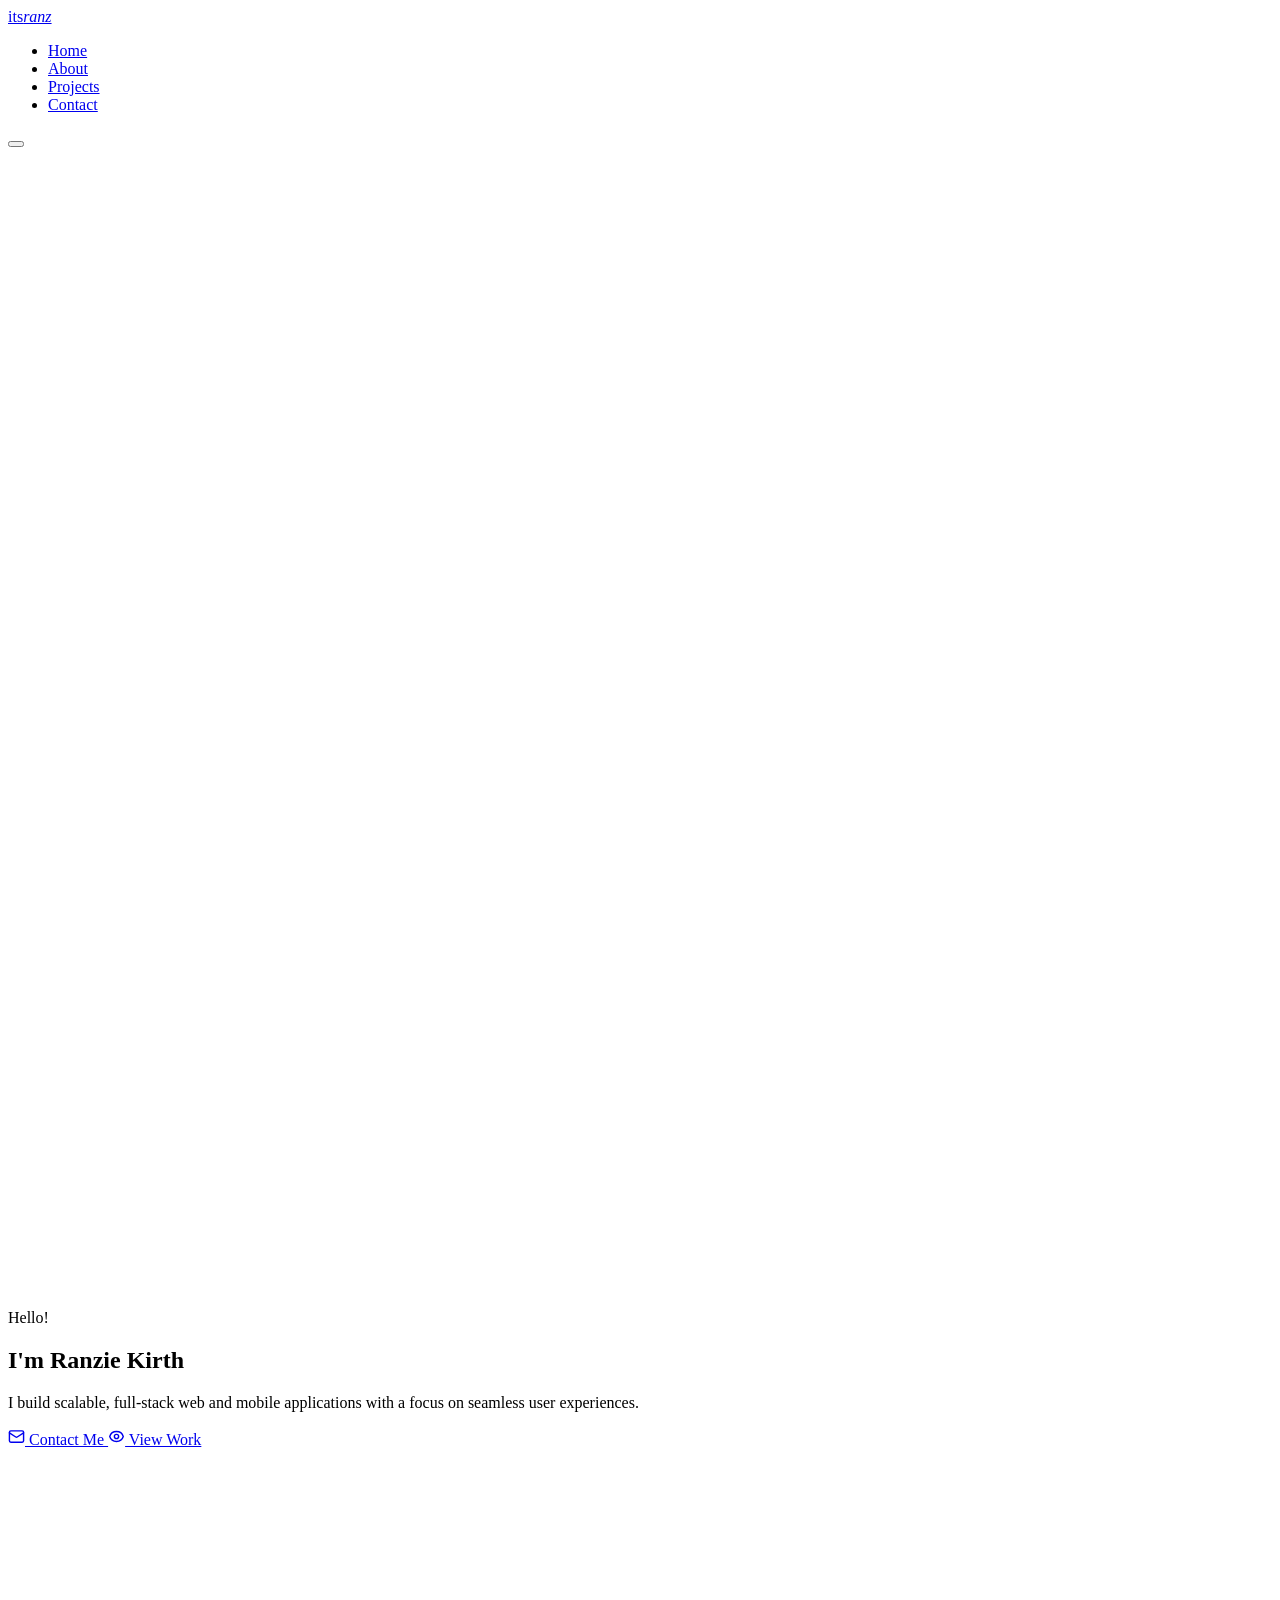
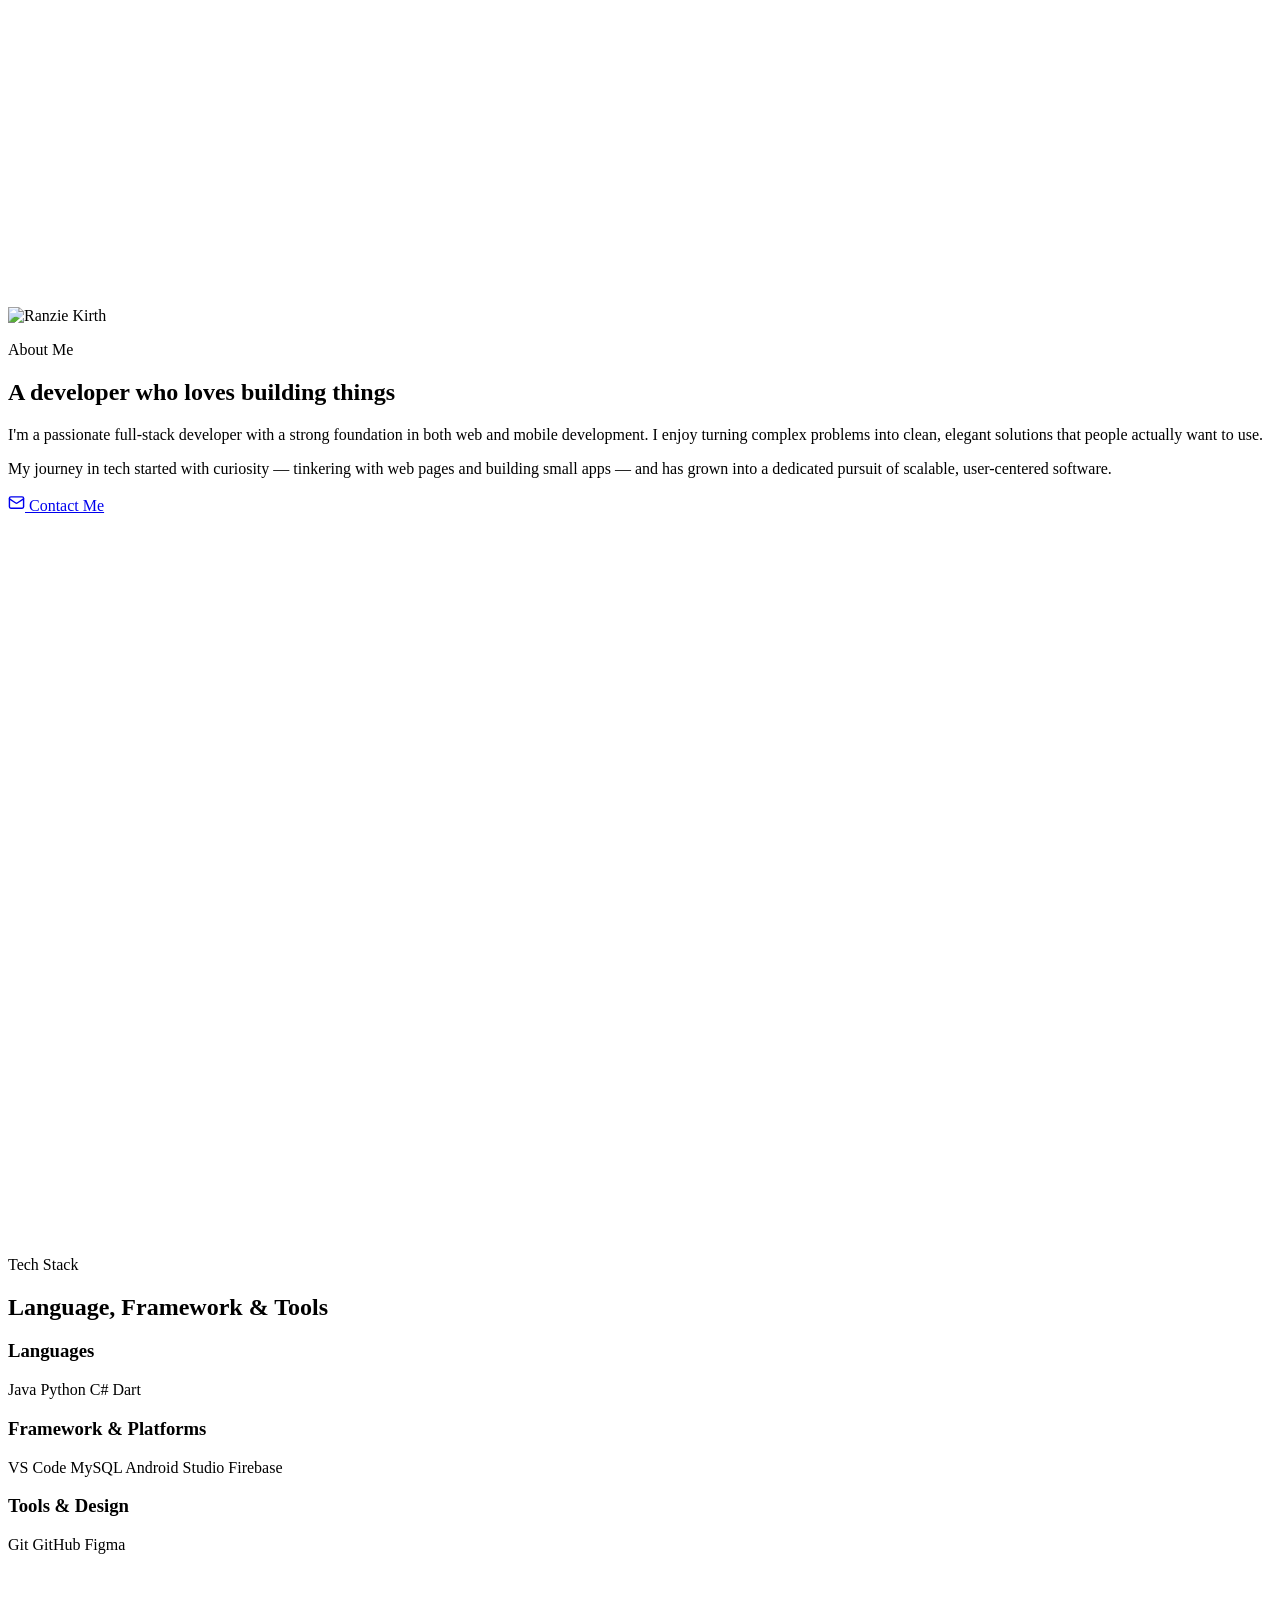
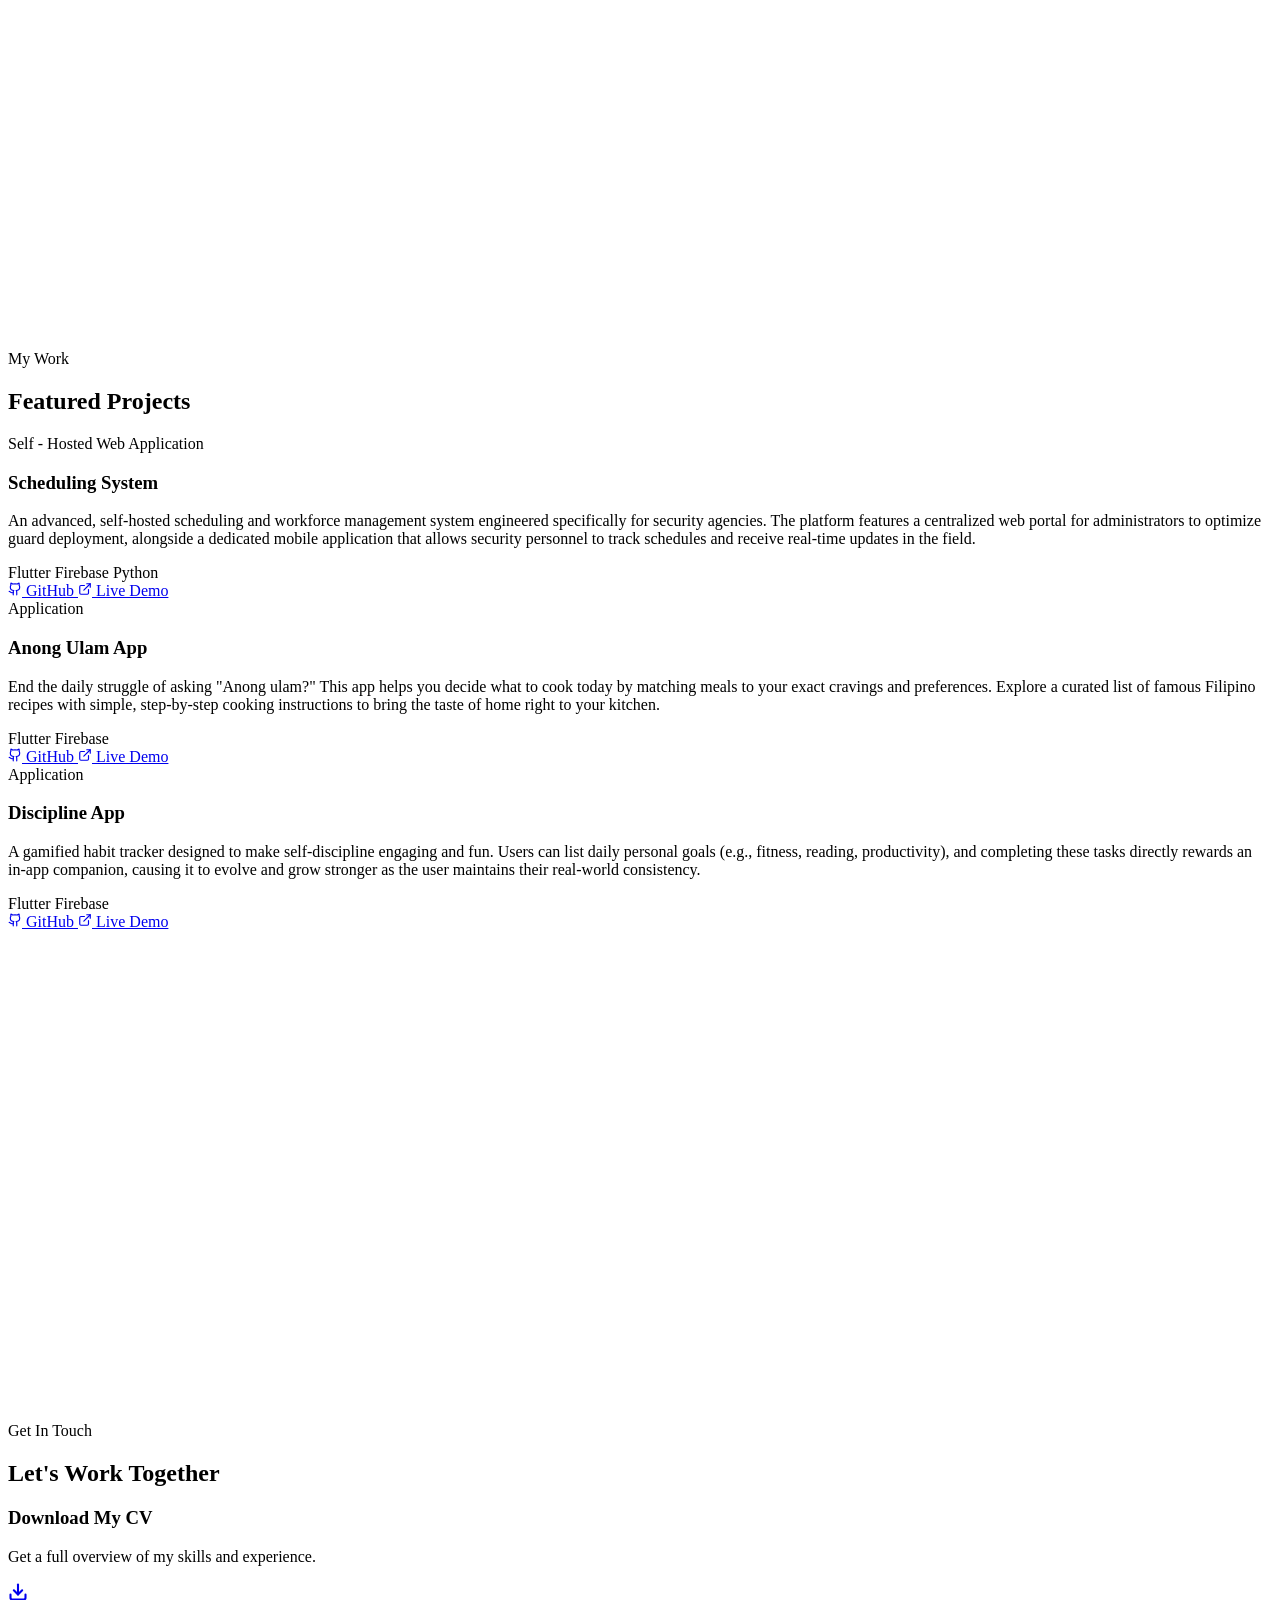
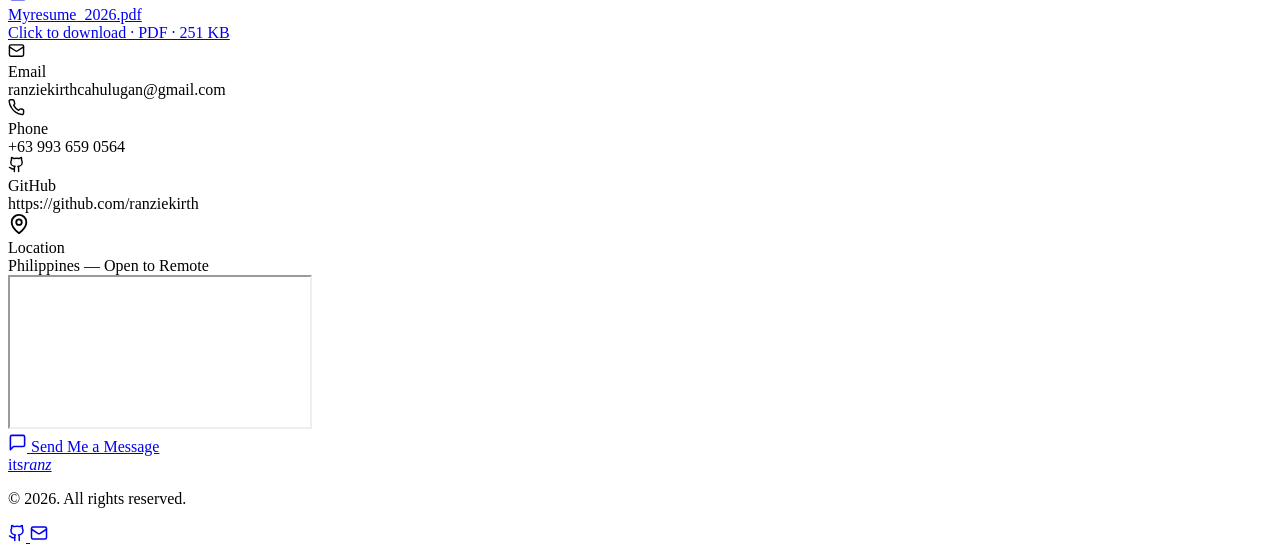
==== index.html @ 3a42c055 "rename the file" ====
<!DOCTYPE html>
<html lang="en">
<head>
    <meta charset="UTF-8">
    <meta name="viewport" content="width=device-width, initial-scale=1.0">
    <link rel="stylesheet" href="./homepagecss.css">
    <title>My Portfolio</title>
</head>
<body>
    <!-- Progress bar -->
  <div id="progress"></div>
 
  <!-- Transition overlay -->
  <div id="overlay"></div>
 
  <!-- =============================================
       NAV
       ============================================= -->
  <nav id="navbar" aria-label="Main navigation">
    <div class="nav-inner">
      <a href="#home" class="nav-logo" data-nav-logo>its<em>ranz</em></a>
      <ul class="nav-links" id="navLinks">
        <li><a class="nav-link active" href="#home"     data-sec="home">Home</a></li>
        <li><a class="nav-link"        href="#about"    data-sec="about">About</a></li>
        <li><a class="nav-link"        href="#projects" data-sec="projects">Projects</a></li>
        <li><a class="nav-link"        href="#contact"  data-sec="contact">Contact</a></li>
      </ul>
      <button class="nav-toggle" id="navToggle" aria-label="Toggle menu" aria-expanded="false" aria-controls="navLinks">
        <span></span><span></span><span></span>
      </button>
    </div>
  </nav>
 
  <!-- =============================================
       HERO
       ============================================= -->
  <section id="home">
    <div class="deco-wrap" aria-hidden="true">
      <div class="deco-ring" style="width:460px;height:460px;top:-110px;left:-130px;"></div>
      <div class="deco-ring" style="width:310px;height:310px;bottom:80px;right:-85px;"></div>
      <div class="deco-ring" style="width:195px;height:195px;bottom:118px;right:30px;"></div>
      <div class="dot-grid"  style="width:120px;height:100px;top:175px;left:72px;"></div>
      <div class="dot-grid"  style="width:100px;height:80px; top:275px;right:440px;"></div>
    </div>
 
    <div class="inner">
      <div class="hero-text">
        <p class="hero-hello reveal">Hello!</p>
        <h1 class="hero-name reveal d1">I'm <span class="gold">Ranzie Kirth</span></h1>
        <p class="hero-sub reveal d2">I build scalable, full-stack web and mobile applications with a focus on seamless user experiences.</p>
        <div class="hero-btns reveal d3">
          <a href="#contact" class="btn btn-solid">
            <!-- mail icon -->
            <svg width="17" height="17" viewBox="0 0 24 24" fill="none" stroke="currentColor" stroke-width="2" stroke-linecap="round" stroke-linejoin="round"><rect x="2" y="4" width="20" height="16" rx="2"/><path d="m22 7-8.97 5.7a1.94 1.94 0 0 1-2.06 0L2 7"/></svg>
            Contact Me
          </a>
          <a href="#projects" class="btn btn-outline">
            <!-- eye icon -->
            <svg width="17" height="17" viewBox="0 0 24 24" fill="none" stroke="currentColor" stroke-width="2" stroke-linecap="round" stroke-linejoin="round"><circle cx="12" cy="12" r="3"/><path d="M2.458 12C3.732 7.943 7.523 5 12 5c4.478 0 8.268 2.943 9.542 7-1.274 4.057-5.064 7-9.542 7-4.477 0-8.268-2.943-9.542-7z"/></svg>
            View Work
          </a>
        </div>
      </div>
 
      <div class="hero-img reveal-right">
        <!--
          TO ADD YOUR PHOTO:
          1. Remove the <div class="photo-ph">…</div> below
          2. Add: <img src="your-photo.png" alt="Carl James" style="object-fit:cover;width:100%;height:100%;">
          Tip: Use remove.bg for a transparent-background PNG.
        -->
        <!-- <div class="photo-ph">
          <svg width="48" height="48" viewBox="0 0 24 24" fill="none" stroke="currentColor" stroke-width="1.2"><rect x="3" y="3" width="18" height="18" rx="3"/><circle cx="8.5" cy="8.5" r="1.5"/><path d="M21 15l-5-5L5 21"/></svg>
          <p>Add your photo here<br><small>Replace this div with an &lt;img&gt; tag</small></p>
        </div> -->

        <picture>
          <source media="(max-width: 620px)" srcset="./img/phoneversion.png">
          <img src="./img/webpicture.png" alt="Ranzie Kirth">
        </picture>
      </div>
    </div>
 
    <div class="hero-divider" aria-hidden="true"></div>
  </section>
 
  <!-- =============================================
       ABOUT
       ============================================= -->
  <section id="about">
    <div class="deco-wrap" aria-hidden="true">
      <div class="deco-ring" style="width:340px;height:340px;top:-55px;right:-72px;"></div>
      <div class="dot-grid"  style="width:120px;height:100px;top:28px;right:220px;"></div>
    </div>
 
    <div class="inner">
      <div class="about-img reveal-left">
        <!--
          TO ADD YOUR PHOTO:
          Replace the div below with:
          <img src="your-photo.png" alt="Carl James">
        -->
        <!-- <div class="photo-ph" style="height:100%;">
          <svg width="48" height="48" viewBox="0 0 24 24" fill="none" stroke="currentColor" stroke-width="1.2"><rect x="3" y="3" width="18" height="18" rx="3"/><circle cx="8.5" cy="8.5" r="1.5"/><path d="M21 15l-5-5L5 21"/></svg>
          <p>Add your photo here</p>
        </div> -->

        <img src="./img/aboutmelast.png" alt="Ranzie Kirth">


      </div>
 
      <div class="about-txt">
        <p class="sec-label reveal">About Me</p>
        <h2 class="about-heading reveal d1">A developer who loves building things</h2>
        <p class="about-p reveal d2">I'm a passionate full-stack developer with a strong foundation in both web and mobile development. I enjoy turning complex problems into clean, elegant solutions that people actually want to use.</p>
        <p class="about-p reveal d3">My journey in tech started with curiosity — tinkering with web pages and building small apps — and has grown into a dedicated pursuit of scalable, user-centered software.</p>
        <a href="#contact" class="btn btn-outline reveal d4" style="margin-top:12px;">
          <svg width="17" height="17" viewBox="0 0 24 24" fill="none" stroke="currentColor" stroke-width="2" stroke-linecap="round" stroke-linejoin="round"><rect x="2" y="4" width="20" height="16" rx="2"/><path d="m22 7-8.97 5.7a1.94 1.94 0 0 1-2.06 0L2 7"/></svg>
          Contact Me
        </a>
      </div>
    </div>
  </section>
 
  <!-- =============================================
       TECH STACK
       ============================================= -->
  <section id="tech">
    <div class="deco-wrap" aria-hidden="true">
      <div class="deco-ring" style="width:290px;height:290px;top:-65px;left:-85px;"></div>
      <div class="deco-ring" style="width:255px;height:255px;bottom:-50px;right:-68px;"></div>
      <div class="dot-grid"  style="width:120px;height:100px;top:55px;left:70px;"></div>
      <div class="dot-grid"  style="width:100px;height:80px; bottom:85px;left:65px;"></div>
    </div>
 
    <div class="inner">
      <p class="sec-label reveal">Tech Stack</p>
      <h2 class="tech-hd reveal d1">Language, Framework &amp; Tools</h2>
 
      <div class="tech-grid">
        <div class="tech-card reveal d1">
          <h3 class="tech-cat">Languages</h3>
          <div class="tags">
            <span class="tag">Java</span>
            <span class="tag">Python</span>
            <span class="tag">C#</span>
            <span class="tag">Dart</span>
          </div>
        </div>
        <div class="tech-card reveal d2">
          <h3 class="tech-cat">Framework &amp; Platforms</h3>
          <div class="tags">
            <span class="tag">VS Code</span>
            <span class="tag">MySQL</span>
            <span class="tag">Android Studio</span>
            <span class="tag">Firebase</span>
          </div>
        </div>
        <div class="tech-card reveal d3">
          <h3 class="tech-cat">Tools &amp; Design</h3>
          <div class="tags">
            <span class="tag">Git</span>
            <span class="tag">GitHub</span>
            <span class="tag">Figma</span>
          </div>
        </div>
      </div>
    </div>
  </section>
 
  <!-- =============================================
       PROJECTS
       ============================================= -->
  <section id="projects">
    <div class="deco-wrap" aria-hidden="true">
      <div class="deco-ring" style="width:290px;height:290px;top:-50px;right:-72px;"></div>
      <div class="dot-grid"  style="width:110px;height:90px;top:55px;right:80px;"></div>
    </div>
 
    <div class="inner">
      <p class="sec-label reveal">My Work</p>
      <h2 class="proj-hd reveal d1">Featured Projects</h2>
 
      <div class="proj-grid">
        <!-- Card 1 -->
        <div class="proj-card reveal d1">
          <span class="proj-badge">Self - Hosted Web Application</span>
          <h3 class="proj-title">Scheduling System</h3>
          <p class="proj-desc">An advanced, self-hosted scheduling and workforce management system engineered specifically for security agencies. The platform features a centralized web portal for administrators to optimize guard deployment, alongside a dedicated mobile application that allows security personnel to track schedules and receive real-time updates in the field.</p>
          <div class="proj-stack">
            <span class="proj-tech">Flutter</span>
            <span class="proj-tech">Firebase</span> 
            <span class="proj-tech">Python</span>
          </div>
          <div class="proj-links">
            <a href="#" class="proj-link">
              <svg width="14" height="14" viewBox="0 0 24 24" fill="none" stroke="currentColor" stroke-width="2" stroke-linecap="round" stroke-linejoin="round"><path d="M15 22v-4a4.8 4.8 0 0 0-1-3.5c3 0 6-2 6-5.5.08-1.25-.27-2.48-1-3.5.28-1.15.28-2.35 0-3.5 0 0-1 0-3 1.5-2.64-.5-5.36-.5-8 0C6 2 5 2 5 2c-.3 1.15-.3 2.35 0 3.5A5.403 5.403 0 0 0 4 9c0 3.5 3 5.5 6 5.5-.39.49-.68 1.05-.85 1.65-.17.6-.22 1.23-.15 1.85v4"/><path d="M9 18c-4.51 2-5-2-7-2"/></svg>
              GitHub
            </a>
            <a href="#" class="proj-link">
              <svg width="14" height="14" viewBox="0 0 24 24" fill="none" stroke="currentColor" stroke-width="2" stroke-linecap="round" stroke-linejoin="round"><path d="M18 13v6a2 2 0 0 1-2 2H5a2 2 0 0 1-2-2V8a2 2 0 0 1 2-2h6"/><polyline points="15 3 21 3 21 9"/><line x1="10" y1="14" x2="21" y2="3"/></svg>
              Live Demo
            </a>
          </div>
        </div>
        <!-- Card 2 -->
        <div class="proj-card reveal d2">
          <span class="proj-badge">Application</span>
          <h3 class="proj-title">Anong Ulam App</h3>
          <p class="proj-desc">End the daily struggle of asking "Anong ulam?" This app helps you decide what to cook today by matching meals to your exact cravings and preferences. Explore a curated list of famous Filipino recipes with simple, step-by-step cooking instructions to bring the taste of home right to your kitchen.</p>
          <div class="proj-stack">
            <span class="proj-tech">Flutter</span>
            <span class="proj-tech">Firebase</span>
          </div>
          <div class="proj-links">
            <a href="#" class="proj-link">
              <svg width="14" height="14" viewBox="0 0 24 24" fill="none" stroke="currentColor" stroke-width="2" stroke-linecap="round" stroke-linejoin="round"><path d="M15 22v-4a4.8 4.8 0 0 0-1-3.5c3 0 6-2 6-5.5.08-1.25-.27-2.48-1-3.5.28-1.15.28-2.35 0-3.5 0 0-1 0-3 1.5-2.64-.5-5.36-.5-8 0C6 2 5 2 5 2c-.3 1.15-.3 2.35 0 3.5A5.403 5.403 0 0 0 4 9c0 3.5 3 5.5 6 5.5-.39.49-.68 1.05-.85 1.65-.17.6-.22 1.23-.15 1.85v4"/><path d="M9 18c-4.51 2-5-2-7-2"/></svg>
              GitHub
            </a>
            <a href="#" class="proj-link">
              <svg width="14" height="14" viewBox="0 0 24 24" fill="none" stroke="currentColor" stroke-width="2" stroke-linecap="round" stroke-linejoin="round"><path d="M18 13v6a2 2 0 0 1-2 2H5a2 2 0 0 1-2-2V8a2 2 0 0 1 2-2h6"/><polyline points="15 3 21 3 21 9"/><line x1="10" y1="14" x2="21" y2="3"/></svg>
              Live Demo
            </a>
          </div>
        </div>
        <!-- Card 3 -->
        <div class="proj-card reveal d3">
          <span class="proj-badge">Application</span>
          <h3 class="proj-title">Discipline App</h3>
          <p class="proj-desc">A gamified habit tracker designed to make self-discipline engaging and fun. Users can list daily personal goals (e.g., fitness, reading, productivity), and completing these tasks directly rewards an in-app companion, causing it to evolve and grow stronger as the user maintains their real-world consistency.</p>
          <div class="proj-stack">
            <span class="proj-tech">Flutter</span>
            <span class="proj-tech">Firebase</span>
          </div>
          <div class="proj-links">
            <a href="#" class="proj-link">
              <svg width="14" height="14" viewBox="0 0 24 24" fill="none" stroke="currentColor" stroke-width="2" stroke-linecap="round" stroke-linejoin="round"><path d="M15 22v-4a4.8 4.8 0 0 0-1-3.5c3 0 6-2 6-5.5.08-1.25-.27-2.48-1-3.5.28-1.15.28-2.35 0-3.5 0 0-1 0-3 1.5-2.64-.5-5.36-.5-8 0C6 2 5 2 5 2c-.3 1.15-.3 2.35 0 3.5A5.403 5.403 0 0 0 4 9c0 3.5 3 5.5 6 5.5-.39.49-.68 1.05-.85 1.65-.17.6-.22 1.23-.15 1.85v4"/><path d="M9 18c-4.51 2-5-2-7-2"/></svg>
              GitHub
            </a>
            <a href="#" class="proj-link">
              <svg width="14" height="14" viewBox="0 0 24 24" fill="none" stroke="currentColor" stroke-width="2" stroke-linecap="round" stroke-linejoin="round"><path d="M18 13v6a2 2 0 0 1-2 2H5a2 2 0 0 1-2-2V8a2 2 0 0 1 2-2h6"/><polyline points="15 3 21 3 21 9"/><line x1="10" y1="14" x2="21" y2="3"/></svg>
              Live Demo
            </a>
          </div>
        </div>
      </div>
    </div>
  </section>
 
  <!-- =============================================
       CONTACT
       ============================================= -->
  <section id="contact">
    <div class="deco-wrap" aria-hidden="true">
      <div class="deco-ring" style="width:295px;height:295px;top:-38px;right:-68px;"></div>
      <div class="dot-grid"  style="width:120px;height:100px;top:86px;right:465px;"></div>
      <div class="dot-grid"  style="width:100px;height:80px; bottom:145px;left:55px;"></div>
    </div>
 
    <div class="inner">
      <p class="sec-label reveal">Get In Touch</p>
      <h2 class="contact-hd reveal d1">Let's Work Together</h2>
 
      <div class="contact-cols">
        <!-- LEFT CARD -->
        <div class="cv-card reveal d1">
          <h3 class="cv-title">Download My CV</h3>
          <p class="cv-sub">Get a full overview of my skills and experience.</p>
          <a href="./files/Myresume_2026.pdf" download class="cv-dl">
            <div class="cv-icon">
              <svg width="20" height="20" viewBox="0 0 24 24" fill="none" stroke="currentColor" stroke-width="2.5" stroke-linecap="round" stroke-linejoin="round"><path d="M21 15v4a2 2 0 0 1-2 2H5a2 2 0 0 1-2-2v-4"/><polyline points="7 10 12 15 17 10"/><line x1="12" y1="15" x2="12" y2="3"/></svg>
            </div>
            <div>
              <div class="cv-fname">Myresume_2026.pdf</div>
              <div class="cv-fmeta">Click to download · PDF · 251 KB</div>
            </div>
          </a>
 
          <div class="ci-list">
            <div class="ci">
              <div class="ci-icon">
                <svg width="17" height="17" viewBox="0 0 24 24" fill="none" stroke="currentColor" stroke-width="2" stroke-linecap="round" stroke-linejoin="round"><rect x="2" y="4" width="20" height="16" rx="2"/><path d="m22 7-8.97 5.7a1.94 1.94 0 0 1-2.06 0L2 7"/></svg>
              </div>
              <div>
                <div class="ci-lbl">Email</div>
                <div class="ci-val">ranziekirthcahulugan@gmail.com</div>
              </div>
            </div>
            <div class="ci">
              <div class="ci-icon">
                <svg width="17" height="17" viewBox="0 0 24 24" fill="none" stroke="currentColor" stroke-width="2" stroke-linecap="round" stroke-linejoin="round"><path d="M22 16.92v3a2 2 0 0 1-2.18 2 19.79 19.79 0 0 1-8.63-3.07A19.5 19.5 0 0 1 4.69 12 19.79 19.79 0 0 1 1.61 3.18 2 2 0 0 1 3.6 1h3a2 2 0 0 1 2 1.72c.127.96.361 1.903.7 2.81a2 2 0 0 1-.45 2.11L8.09 9a16 16 0 0 0 6.91 6.91l1.36-1.36a2 2 0 0 1 2.11-.45c.907.339 1.85.573 2.81.7A2 2 0 0 1 22 16.92z"/></svg>
              </div>
              <div>
                <div class="ci-lbl">Phone</div>
                <div class="ci-val">+63 993 659 0564</div>
              </div>
            </div>
            <div class="ci">
              <div class="ci-icon">
                <svg width="17" height="17" viewBox="0 0 24 24" fill="none" stroke="currentColor" stroke-width="2" stroke-linecap="round" stroke-linejoin="round"><path d="M15 22v-4a4.8 4.8 0 0 0-1-3.5c3 0 6-2 6-5.5.08-1.25-.27-2.48-1-3.5.28-1.15.28-2.35 0-3.5 0 0-1 0-3 1.5-2.64-.5-5.36-.5-8 0C6 2 5 2 5 2c-.3 1.15-.3 2.35 0 3.5A5.403 5.403 0 0 0 4 9c0 3.5 3 5.5 6 5.5-.39.49-.68 1.05-.85 1.65-.17.6-.22 1.23-.15 1.85v4"/><path d="M9 18c-4.51 2-5-2-7-2"/></svg>
              </div>
              <div>
                <div class="ci-lbl">GitHub</div>
                <div class="ci-val">https://github.com/ranziekirth</div>
              </div>
            </div>
          </div>
        </div>
 
        <!-- RIGHT COLUMN -->
        <div class="contact-right reveal d2">
          <div class="loc-card">
            <div class="loc-icon">
              <svg width="22" height="22" viewBox="0 0 24 24" fill="none" stroke="currentColor" stroke-width="2" stroke-linecap="round" stroke-linejoin="round"><path d="M20 10c0 6-8 12-8 12s-8-6-8-12a8 8 0 0 1 16 0Z"/><circle cx="12" cy="10" r="3"/></svg>
            </div>
            <div>
              <div class="loc-lbl">Location</div>
              <div class="loc-val">Philippines — Open to Remote</div>
            </div>
          </div>
 
          <div class="map-wrap">
            <iframe
              src="https://www.google.com/maps/embed?pb=!1m18!1m12!1m3!1d247609.9543782397!2d120.9998977!2d14.5547656!2m3!1f0!2f0!3f0!3m2!1i1024!2i768!4f13.1!3m3!1m2!1s0x3397ca03571ec38b%3A0x69d1d9d9a0b1b1c8!2sManila%2C%20Metro%20Manila!5e0!3m2!1sen!2sph!4v1700000000000!5m2!1sen!2sph"
              allowfullscreen=""
              loading="lazy"
              referrerpolicy="no-referrer-when-downgrade"
              title="Map of Manila, Philippines"
            ></iframe>
          </div>
 
          <a href="viber://chat?number=639936590564" class="msg-btn">
            <svg width="19" height="19" viewBox="0 0 24 24" fill="none" stroke="currentColor" stroke-width="2" stroke-linecap="round" stroke-linejoin="round">
              <path d="M21 15a2 2 0 0 1-2 2H7l-4 4V5a2 2 0 0 1 2-2h14a2 2 0 0 1 2 2z"/> </svg>
            Send Me a Message
          </a>
        </div>
      </div>
    </div>
  </section>
 
  <!-- =============================================
       FOOTER
       ============================================= -->
  <footer>
    <a href="#home" class="ft-logo">its<em>ranz</em></a>
    <p class="ft-copy">© 2026. All rights reserved.</p>
    <div class="ft-icons">
      <a href="https://github.com/ranziekirth" target="_blank" rel="noopener" class="ft-ico" aria-label="GitHub">
        <svg width="18" height="18" viewBox="0 0 24 24" fill="none" stroke="currentColor" stroke-width="2" stroke-linecap="round" stroke-linejoin="round"><path d="M15 22v-4a4.8 4.8 0 0 0-1-3.5c3 0 6-2 6-5.5.08-1.25-.27-2.48-1-3.5.28-1.15.28-2.35 0-3.5 0 0-1 0-3 1.5-2.64-.5-5.36-.5-8 0C6 2 5 2 5 2c-.3 1.15-.3 2.35 0 3.5A5.403 5.403 0 0 0 4 9c0 3.5 3 5.5 6 5.5-.39.49-.68 1.05-.85 1.65-.17.6-.22 1.23-.15 1.85v4"/><path d="M9 18c-4.51 2-5-2-7-2"/></svg>
      </a>
      <a href="mailto:ranziekirthcahulugan@gmail.com" class="ft-ico" aria-label="Email">
        <svg width="18" height="18" viewBox="0 0 24 24" fill="none" stroke="currentColor" stroke-width="2" stroke-linecap="round" stroke-linejoin="round"><rect x="2" y="4" width="20" height="16" rx="2"/><path d="m22 7-8.97 5.7a1.94 1.94 0 0 1-2.06 0L2 7"/></svg>
      </a>
    </div>
  </footer>

  <script src="./function.js"></script>
    
</body>
</html>
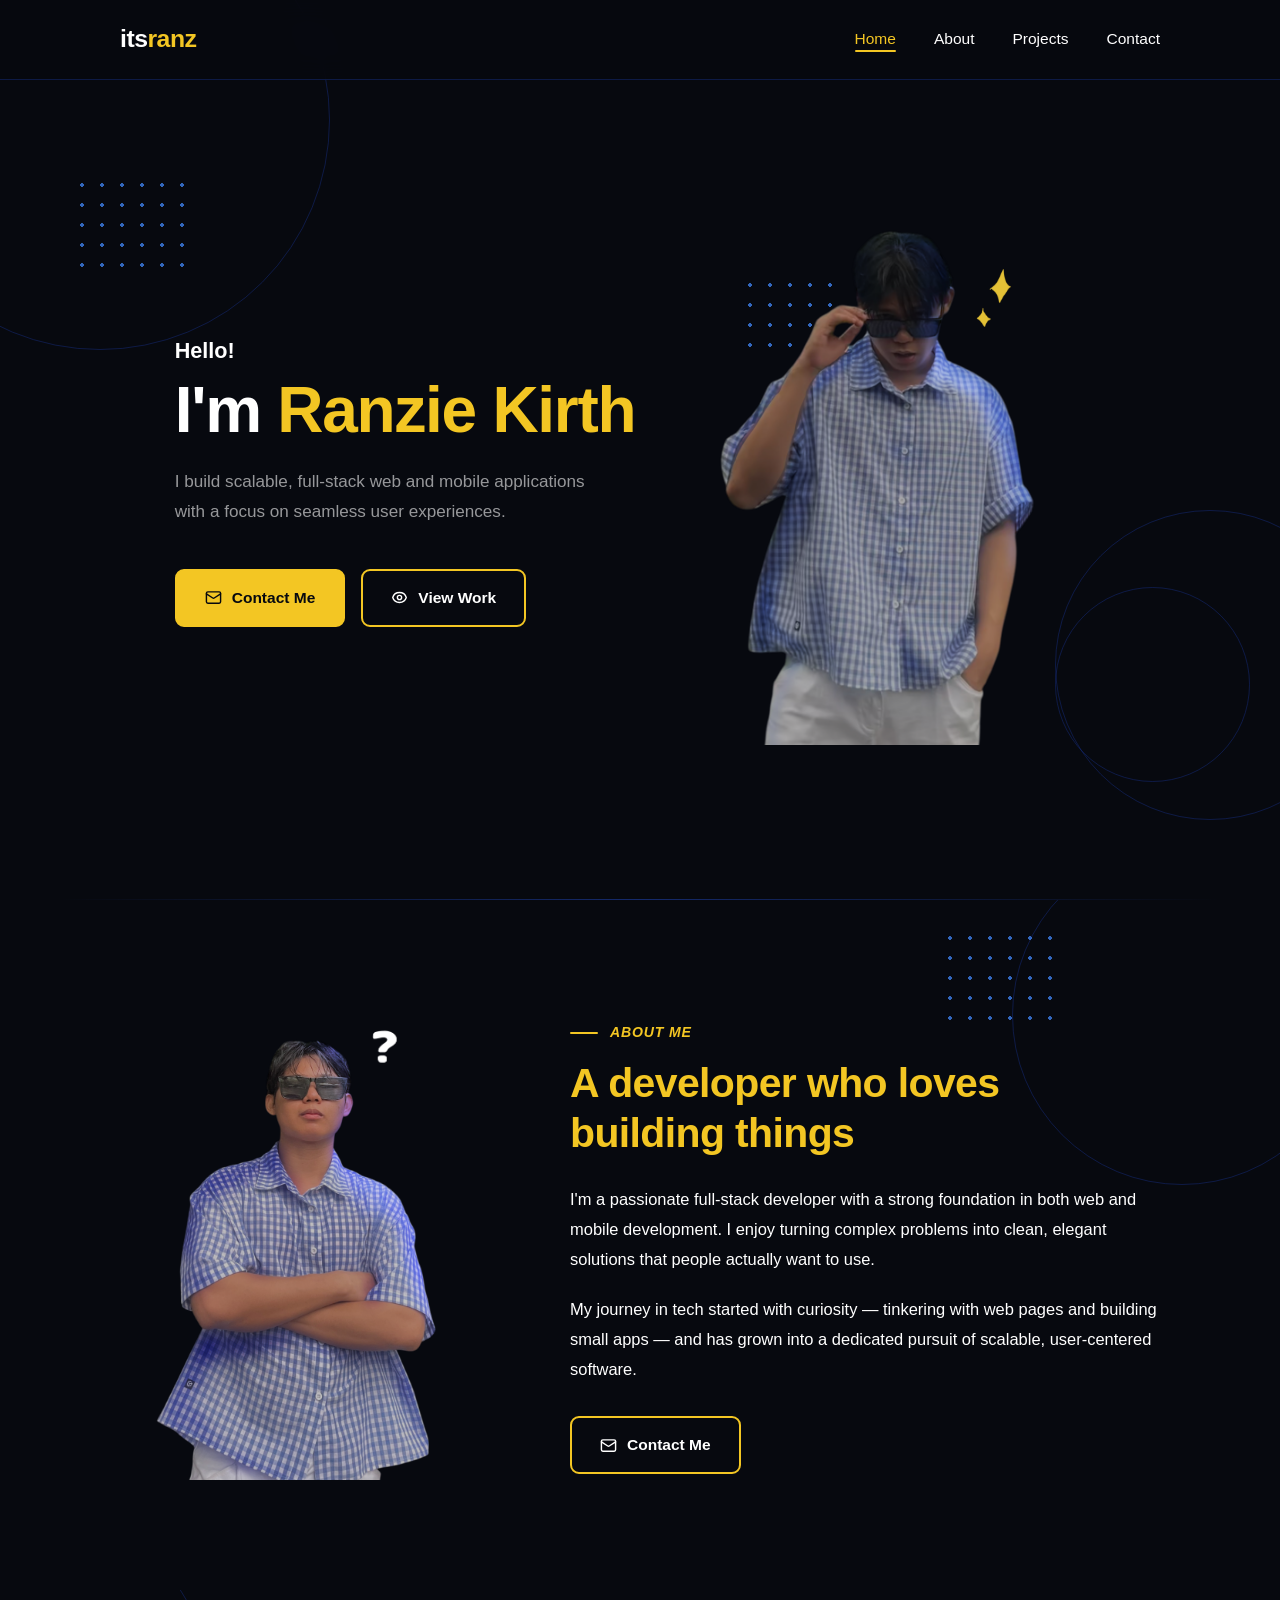
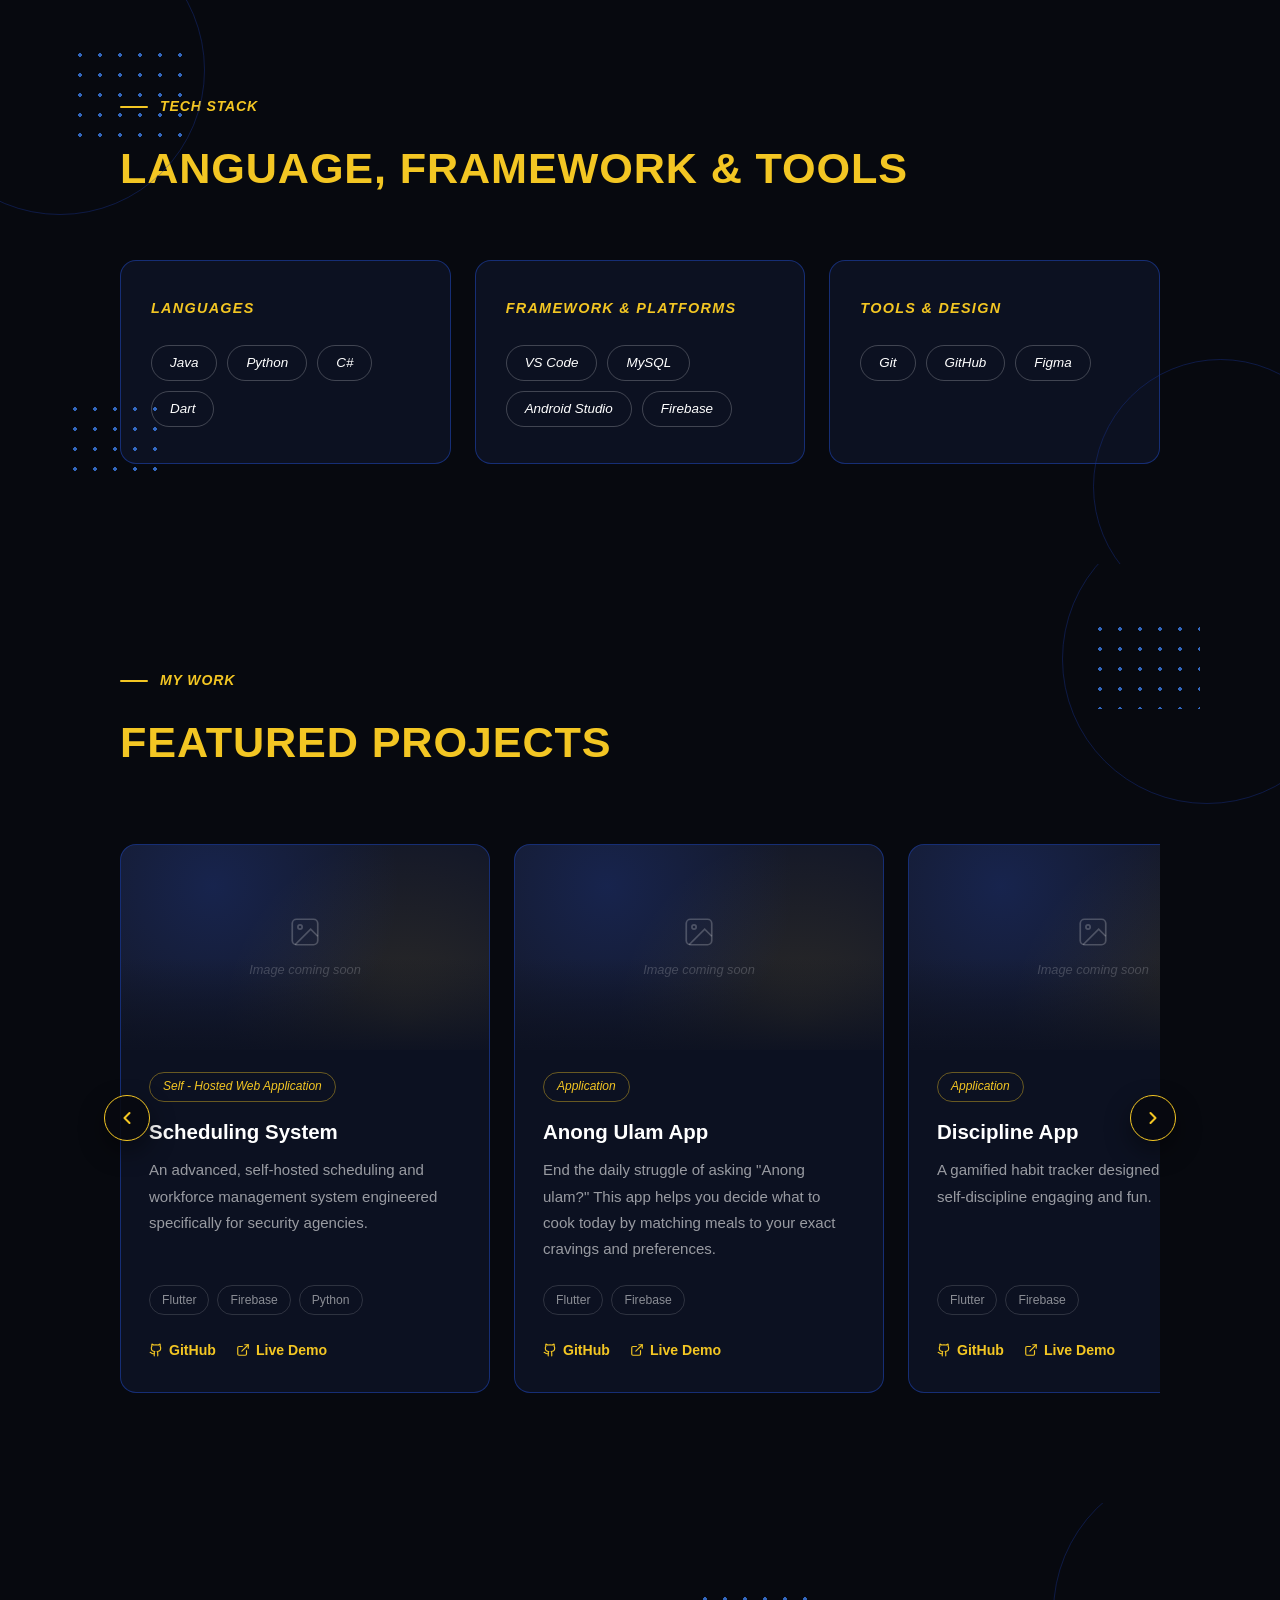
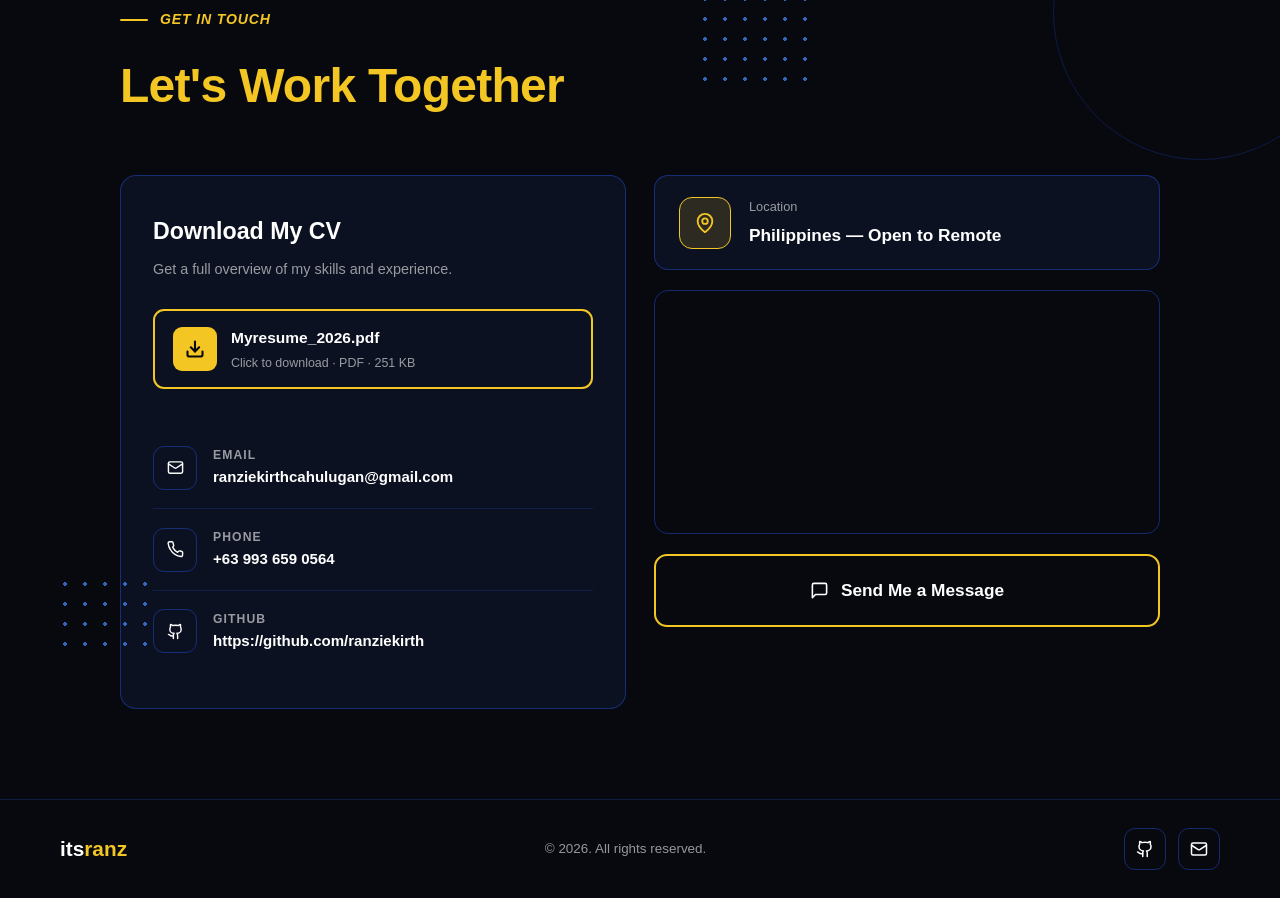
==== commit e59bf14c: "fix bug" ====
--- a/index.html
+++ b/index.html
@@ -78,6 +78,8 @@
           <source media="(max-width: 620px)" srcset="./img/phoneversion.png">
           <img src="./img/webpicture.png" alt="Ranzie Kirth">
         </picture>
+
+        <img src="./img/star.png" alt="" class="hero-star" aria-hidden="true">
       </div>
     </div>
  
@@ -107,6 +109,8 @@
 
         <img src="./img/aboutmelast.png" alt="Ranzie Kirth">
 
+        <img src="./img/questionmark.png" alt="" class="about-qmark" aria-hidden="true">
+
 
       </div>
  
@@ -181,13 +185,27 @@
     <div class="inner">
       <p class="sec-label reveal">My Work</p>
       <h2 class="proj-hd reveal d1">Featured Projects</h2>
- 
-      <div class="proj-grid">
+
+      <div class="proj-carousel reveal d2">
+        <button class="proj-nav prev" id="projPrev" aria-label="Previous projects">
+          <svg width="20" height="20" viewBox="0 0 24 24" fill="none" stroke="currentColor" stroke-width="2.5" stroke-linecap="round" stroke-linejoin="round"><polyline points="15 18 9 12 15 6"/></svg>
+        </button>
+        <button class="proj-nav next" id="projNext" aria-label="Next projects">
+          <svg width="20" height="20" viewBox="0 0 24 24" fill="none" stroke="currentColor" stroke-width="2.5" stroke-linecap="round" stroke-linejoin="round"><polyline points="9 18 15 12 9 6"/></svg>
+        </button>
+      <div class="proj-grid" id="projGrid">
         <!-- Card 1 -->
         <div class="proj-card reveal d1">
+          <div class="proj-img">
+            <!-- Replace this placeholder with: <img src="./img/yourimage.png" alt="Scheduling System"> -->
+            <div class="proj-img-ph">
+              <svg width="34" height="34" viewBox="0 0 24 24" fill="none" stroke="currentColor" stroke-width="1.2"><rect x="3" y="3" width="18" height="18" rx="3"/><circle cx="8.5" cy="8.5" r="1.5"/><path d="M21 15l-5-5L5 21"/></svg>
+              <span>Image coming soon</span>
+            </div>
+          </div>
           <span class="proj-badge">Self - Hosted Web Application</span>
           <h3 class="proj-title">Scheduling System</h3>
-          <p class="proj-desc">An advanced, self-hosted scheduling and workforce management system engineered specifically for security agencies. The platform features a centralized web portal for administrators to optimize guard deployment, alongside a dedicated mobile application that allows security personnel to track schedules and receive real-time updates in the field.</p>
+          <p class="proj-desc">An advanced, self-hosted scheduling and workforce management system engineered specifically for security agencies.</p>
           <div class="proj-stack">
             <span class="proj-tech">Flutter</span>
             <span class="proj-tech">Firebase</span> 
@@ -206,9 +224,16 @@
         </div>
         <!-- Card 2 -->
         <div class="proj-card reveal d2">
+          <div class="proj-img">
+            <!-- Replace this placeholder with: <img src="./img/yourimage.png" alt="Anong Ulam App"> -->
+            <div class="proj-img-ph">
+              <svg width="34" height="34" viewBox="0 0 24 24" fill="none" stroke="currentColor" stroke-width="1.2"><rect x="3" y="3" width="18" height="18" rx="3"/><circle cx="8.5" cy="8.5" r="1.5"/><path d="M21 15l-5-5L5 21"/></svg>
+              <span>Image coming soon</span>
+            </div>
+          </div>
           <span class="proj-badge">Application</span>
           <h3 class="proj-title">Anong Ulam App</h3>
-          <p class="proj-desc">End the daily struggle of asking "Anong ulam?" This app helps you decide what to cook today by matching meals to your exact cravings and preferences. Explore a curated list of famous Filipino recipes with simple, step-by-step cooking instructions to bring the taste of home right to your kitchen.</p>
+          <p class="proj-desc">End the daily struggle of asking "Anong ulam?" This app helps you decide what to cook today by matching meals to your exact cravings and preferences.</p>
           <div class="proj-stack">
             <span class="proj-tech">Flutter</span>
             <span class="proj-tech">Firebase</span>
@@ -226,9 +251,16 @@
         </div>
         <!-- Card 3 -->
         <div class="proj-card reveal d3">
+          <div class="proj-img">
+            <!-- Replace this placeholder with: <img src="./img/yourimage.png" alt="Discipline App"> -->
+            <div class="proj-img-ph">
+              <svg width="34" height="34" viewBox="0 0 24 24" fill="none" stroke="currentColor" stroke-width="1.2"><rect x="3" y="3" width="18" height="18" rx="3"/><circle cx="8.5" cy="8.5" r="1.5"/><path d="M21 15l-5-5L5 21"/></svg>
+              <span>Image coming soon</span>
+            </div>
+          </div>
           <span class="proj-badge">Application</span>
           <h3 class="proj-title">Discipline App</h3>
-          <p class="proj-desc">A gamified habit tracker designed to make self-discipline engaging and fun. Users can list daily personal goals (e.g., fitness, reading, productivity), and completing these tasks directly rewards an in-app companion, causing it to evolve and grow stronger as the user maintains their real-world consistency.</p>
+          <p class="proj-desc">A gamified habit tracker designed to make self-discipline engaging and fun.</p>
           <div class="proj-stack">
             <span class="proj-tech">Flutter</span>
             <span class="proj-tech">Firebase</span>
@@ -244,10 +276,30 @@
             </a>
           </div>
         </div>
+        <!-- Card 4 -->
+        <div class="proj-card reveal d4">
+          <div class="proj-img">
+            <img src="./img/signin.jpg" alt="Nice App sign-in screen">
+          </div>
+          <span class="proj-badge">Application</span>
+          <h3 class="proj-title">Nice App</h3>
+          <p class="proj-desc">Nice is a simple, convenient tenant billing app that I made specially for my mother, to help her track her tenants' bills.</p>
+          <div class="proj-stack">
+            <span class="proj-tech">Flutter</span>
+            <span class="proj-tech">Firebase</span>
+          </div>
+          <div class="proj-links">
+            <a href="https://github.com/ranziekirth/nice_app" target="_blank" rel="noopener" class="proj-link">
+              <svg width="14" height="14" viewBox="0 0 24 24" fill="none" stroke="currentColor" stroke-width="2" stroke-linecap="round" stroke-linejoin="round"><path d="M15 22v-4a4.8 4.8 0 0 0-1-3.5c3 0 6-2 6-5.5.08-1.25-.27-2.48-1-3.5.28-1.15.28-2.35 0-3.5 0 0-1 0-3 1.5-2.64-.5-5.36-.5-8 0C6 2 5 2 5 2c-.3 1.15-.3 2.35 0 3.5A5.403 5.403 0 0 0 4 9c0 3.5 3 5.5 6 5.5-.39.49-.68 1.05-.85 1.65-.17.6-.22 1.23-.15 1.85v4"/><path d="M9 18c-4.51 2-5-2-7-2"/></svg>
+              GitHub
+            </a>
+          </div>
+        </div>
+      </div>
       </div>
     </div>
   </section>
- 
+
   <!-- =============================================
        CONTACT
        ============================================= -->
--- a/homepagecss.css
+++ b/homepagecss.css
@@ -0,0 +1,895 @@
+/* =============================================
+       CUSTOM PROPERTIES
+       ============================================= */
+    :root {
+      --bg:           #07090f;
+      --bg-card:      #0c1121;
+      --gold:         #F3C623;
+      --gold-dim:     rgba(243,198,35,0.14);
+      --gold-hover:   #ddb420;
+      --white:        #ffffff;
+      --gray:         rgba(255,255,255,0.58);
+      --blue-ring:    rgba(25, 52, 145, 0.42);
+      --blue-border:  rgba(35, 78, 210, 0.48);
+      --blue-dots:    rgba(67, 138, 255, 0.72);
+      --nav-h:        80px;
+      --max-w:        1160px;
+      --pad-x:        clamp(24px, 5vw, 60px);
+    }
+ 
+    /* =============================================
+       RESET & BASE
+       ============================================= */
+    *, *::before, *::after { margin:0; padding:0; box-sizing:border-box; }
+    html {
+      scroll-behavior: smooth;
+      scroll-padding-top: var(--nav-h);
+    }
+    body {
+      background: var(--bg);
+      color: var(--white);
+      font-family: 'Plus Jakarta Sans', sans-serif;
+      overflow-x: hidden;
+      line-height: 1.65;
+    }
+    a { text-decoration: none; color: inherit; }
+    ul { list-style: none; }
+    img { display: block; max-width: 100%; }
+ 
+    /* =============================================
+       NAVIGATION
+       ============================================= */
+    #navbar {
+      position: fixed;
+      inset: 0 0 auto;
+      z-index: 1000;
+      height: var(--nav-h);
+      background: rgba(7, 9, 15, 0.88);
+      backdrop-filter: blur(14px);
+      -webkit-backdrop-filter: blur(14px);
+      border-bottom: 1px solid rgba(35, 78, 210, 0.28);
+      display: flex;
+      align-items: center;
+      transition: opacity 0.38s ease, transform 0.38s ease;
+    }
+    #navbar.hide {
+      opacity: 0;
+      transform: translateY(-100%);
+      pointer-events: none;
+    }
+    .nav-inner {
+      max-width: var(--max-w);
+      width: 100%;
+      margin: 0 auto;
+      padding: 0 var(--pad-x);
+      display: flex;
+      align-items: center;
+      justify-content: space-between;
+    }
+    .nav-logo {
+      font-size: 1.55rem;
+      font-weight: 800;
+      letter-spacing: -0.02em;
+      color: var(--white);
+    }
+    .nav-logo em { font-style: normal; color: var(--gold); }
+    .nav-links {
+      display: flex;
+      gap: 38px;
+    }
+    .nav-link {
+      font-size: 0.97rem;
+      font-weight: 500;
+      color: var(--white);
+      position: relative;
+      padding-bottom: 5px;
+      transition: color 0.28s ease;
+    }
+    .nav-link::after {
+      content: '';
+      position: absolute;
+      bottom: 0;
+      left: 0;
+      height: 2px;
+      width: 0;
+      background: var(--gold);
+      border-radius: 2px;
+      transition: width 0.35s cubic-bezier(.4,0,.2,1);
+    }
+    .nav-link:hover,
+    .nav-link.active { color: var(--gold); }
+    .nav-link:hover::after,
+    .nav-link.active::after { width: 100%; }
+
+    /* Hamburger toggle (hidden until phone breakpoint) */
+    .nav-toggle {
+      display: none;
+      flex-direction: column;
+      justify-content: space-between;
+      width: 26px;
+      height: 18px;
+      background: none;
+      border: none;
+      cursor: pointer;
+      padding: 0;
+      z-index: 1200;
+    }
+    .nav-toggle span {
+      display: block;
+      width: 100%;
+      height: 2px;
+      background: var(--white);
+      border-radius: 2px;
+      transition: transform 0.3s ease, opacity 0.3s ease, background 0.3s ease;
+    }
+    .nav-toggle.active span:nth-child(1) { transform: translateY(8px) rotate(45deg); }
+    .nav-toggle.active span:nth-child(2) { opacity: 0; }
+    .nav-toggle.active span:nth-child(3) { transform: translateY(-8px) rotate(-45deg); }
+    .nav-toggle.active span { background: var(--gold); }
+ 
+    /* =============================================
+       PROGRESS BAR
+       ============================================= */
+    #progress {
+      position: fixed;
+      top: 0;
+      left: 0;
+      height: 3px;
+      width: 0%;
+      background: linear-gradient(90deg, var(--gold), #f8e07a);
+      z-index: 1100;
+      transition: width 0.1s linear;
+      border-radius: 0 2px 2px 0;
+    }
+ 
+    /* =============================================
+       TRANSITION OVERLAY
+       ============================================= */
+    #overlay {
+      position: fixed;
+      inset: 0;
+      background: var(--bg);
+      opacity: 0;
+      pointer-events: none;
+      z-index: 1050;
+      transition: opacity 0.28s ease;
+    }
+    #overlay.flash { opacity: 0.65; }
+ 
+    /* =============================================
+       DECORATIVE HELPERS
+       ============================================= */
+    .deco-wrap {
+      position: absolute;
+      inset: 0;
+      overflow: hidden;
+      pointer-events: none;
+      z-index: 0;
+    }
+    .deco-ring {
+      position: absolute;
+      border-radius: 50%;
+      border: 1.5px solid var(--blue-ring);
+    }
+    .dot-grid {
+      position: absolute;
+      background-image: radial-gradient(circle, var(--blue-dots) 1.6px, transparent 1.6px);
+      background-size: 20px 20px;
+    }
+ 
+    /* =============================================
+       SECTION LABEL
+       ============================================= */
+    .sec-label {
+      display: inline-flex;
+      align-items: center;
+      gap: 12px;
+      font-size: 0.88rem;
+      font-weight: 700;
+      font-style: italic;
+      color: var(--gold);
+      letter-spacing: 0.06em;
+      text-transform: uppercase;
+      margin-bottom: 14px;
+    }
+    .sec-label::before {
+      content: '';
+      display: inline-block;
+      width: 28px;
+      height: 2px;
+      background: var(--gold);
+      border-radius: 2px;
+      flex-shrink: 0;
+    }
+ 
+    /* =============================================
+       BUTTONS
+       ============================================= */
+    .btn {
+      display: inline-flex;
+      align-items: center;
+      gap: 10px;
+      padding: 14px 28px;
+      border-radius: 9px;
+      font-size: 0.97rem;
+      font-weight: 700;
+      font-family: inherit;
+      cursor: pointer;
+      border: 2px solid var(--gold);
+      transition: transform 0.3s ease, box-shadow 0.3s ease, color 0.3s ease, background-position 0.42s cubic-bezier(.4,0,.2,1);
+      text-decoration: none;
+    }
+ 
+    /* Solid gold — lifts on hover */
+    .btn-solid {
+      background: var(--gold);
+      color: #07090f;
+    }
+    .btn-solid:hover {
+      transform: translateY(-3px);
+      box-shadow: 0 14px 38px rgba(243,198,35,0.38);
+      background: var(--gold-hover);
+    }
+    .btn-solid:active { transform: translateY(-1px); }
+ 
+    /* Outline → fills gold on hover (gradient slide) */
+    .btn-outline {
+      background: linear-gradient(to right, var(--gold) 50%, transparent 50%);
+      background-size: 200% 100%;
+      background-position: 100% center;
+      color: var(--white);
+    }
+    .btn-outline:hover {
+      background-position: 0% center;
+      color: #07090f;
+      transform: translateY(-3px);
+      box-shadow: 0 14px 38px rgba(243,198,35,0.28);
+    }
+    .btn-outline:active { transform: translateY(-1px); }
+ 
+    /* =============================================
+       SCROLL REVEAL
+       ============================================= */
+    .reveal        { opacity:0; transform: translateY(36px); transition: opacity .65s ease, transform .65s ease; }
+    .reveal-left   { opacity:0; transform: translateX(-44px); transition: opacity .65s ease, transform .65s ease; }
+    .reveal-right  { opacity:0; transform: translateX(44px); transition: opacity .65s ease, transform .65s ease; }
+    .reveal.on,
+    .reveal-left.on,
+    .reveal-right.on { opacity:1; transform: none; }
+    .d1 { transition-delay:.1s; }
+    .d2 { transition-delay:.2s; }
+    .d3 { transition-delay:.32s; }
+    .d4 { transition-delay:.44s; }
+    .d5 { transition-delay:.56s; }
+ 
+    /* =============================================
+       SECTIONS — SHARED
+       ============================================= */
+    section {
+      position: relative;
+      z-index: 1;
+    }
+    .inner {
+      max-width: var(--max-w);
+      margin: 0 auto;
+      padding: 0 var(--pad-x);
+    }
+ 
+    /* =============================================
+       HERO
+       ============================================= */
+    #home {
+      min-height: 100vh;
+      display: flex;
+      flex-direction: column;
+      justify-content: center;
+      padding-top: var(--nav-h);
+      overflow: hidden;
+    }
+    #home .inner {
+      display: flex;
+      align-items: center;
+      justify-content: space-between;
+      gap: 40px;
+      padding-top: 40px;
+      padding-bottom: 60px;
+    }
+    .hero-text { flex: 1; max-width: 560px; }
+    .hero-hello {
+      font-size: 1.35rem;
+      font-weight: 600;
+      color: var(--white);
+      margin-bottom: 6px;
+    }
+    .hero-name {
+      font-size: clamp(2.7rem, 5.5vw, 4rem);
+      font-weight: 800;
+      line-height: 1.1;
+      letter-spacing: -0.02em;
+      color: var(--white);
+      margin-bottom: 22px;
+    }
+    .hero-name .gold { color: var(--gold); }
+    .hero-sub {
+      font-size: 1.07rem;
+      color: var(--gray);
+      max-width: 440px;
+      margin-bottom: 42px;
+      line-height: 1.75;
+    }
+    .hero-btns { display: flex; gap: 16px; flex-wrap: wrap; }
+ 
+    /* Hero photo zone */
+    .hero-img {
+      flex: 0 0 auto;
+      width: clamp(300px, 36vw, 430px);
+      height: clamp(380px, 46vw, 530px);
+      position: relative;
+    }
+    .hero-img img {
+      width: 100%;
+      height: 100%;
+      object-fit: cover;
+      object-position: top center;
+      border-radius: 20px;
+    }
+    /* Twinkling star at the top right of the profile photo */
+    .hero-img .hero-star {
+      position: absolute;
+      top: 5%;
+      right: 16%;
+      width: 20%;
+      height: auto;
+      object-fit: contain;
+      border-radius: 0;
+      pointer-events: none;
+      animation: twinkle 2.4s ease-in-out infinite;
+    }
+    @keyframes twinkle {
+      0%, 100% { opacity: 1;    transform: scale(1)    rotate(0deg); }
+      50%      { opacity: 0.35; transform: scale(0.8)  rotate(10deg); }
+    }
+    /* Placeholder (remove once you drop your photo in) */
+    .photo-ph {
+      width: 100%;
+      height: 100%;
+      border: 1.5px dashed rgba(35,78,210,0.45);
+      border-radius: 14px;
+      display: flex;
+      align-items: center;
+      justify-content: center;
+      flex-direction: column;
+      gap: 10px;
+      color: var(--gray);
+      font-size: 0.88rem;
+      text-align: center;
+      padding: 20px;
+      background: rgba(12,17,33,0.5);
+    }
+    .photo-ph svg { opacity: 0.4; }
+ 
+    .hero-divider {
+      position: absolute;
+      bottom: 0; left: var(--pad-x); right: var(--pad-x);
+      height: 1px;
+      background: linear-gradient(90deg,transparent,var(--blue-border),transparent);
+    }
+ 
+    /* =============================================
+       ABOUT
+       ============================================= */
+    #about { padding: 110px 0; overflow: hidden; }
+    #about .inner {
+      display: flex;
+      align-items: center;
+      gap: 80px;
+    }
+    .about-img {
+      flex: 0 0 auto;
+      width: clamp(260px, 30vw, 370px);
+      height: clamp(340px, 40vw, 470px);
+      position: relative;
+    }
+    .about-img img {
+      width: 100%;
+      height: 100%;
+      object-fit: cover;
+      object-position: top;
+      border-radius: 20px;
+    }
+    /* Bending question mark beside the top right of the about photo */
+    .about-img .about-qmark {
+      position: absolute;
+      top: -3%;
+      right: 2%;
+      width: 100%;
+      height: auto;
+      object-fit: contain;
+      border-radius: 0;
+      pointer-events: none;
+      transform-origin: 50% 100%;
+      animation: qmark-bend 3.2s ease-in-out infinite;
+    }
+    @keyframes qmark-bend { 
+      0%, 100% { transform: rotate(5deg); }
+      50%      { transform: rotate(0deg); }
+    }
+    .about-txt { flex: 1; }
+    .about-heading {
+      font-size: clamp(1.8rem, 3.2vw, 2.75rem);
+      font-weight: 800;
+      color: var(--gold);
+      line-height: 1.22;
+      letter-spacing: -0.015em;
+      margin-bottom: 26px;
+    }
+    .about-p {
+      font-size: 1.03rem;
+      color: var(--white);
+      line-height: 1.82;
+      margin-bottom: 20px;
+    }
+ 
+    /* =============================================
+       TECH STACK
+       ============================================= */
+    #tech { padding: 100px 0; overflow: hidden; }
+    .tech-hd {
+      font-size: clamp(1.7rem, 3.5vw, 2.7rem);
+      font-weight: 800;
+      color: var(--gold);
+      text-transform: uppercase;
+      letter-spacing: 0.02em;
+      margin-bottom: 56px;
+    }
+    .tech-grid {
+      display: grid;
+      grid-template-columns: repeat(3, 1fr);
+      gap: 24px;
+    }
+    .tech-card {
+      background: var(--bg-card);
+      border: 1.5px solid var(--blue-border);
+      border-radius: 16px;
+      padding: 36px 30px;
+      transition: border-color .3s, transform .3s, box-shadow .3s;
+    }
+    .tech-card:hover {
+      border-color: var(--gold);
+      transform: translateY(-6px);
+      box-shadow: 0 22px 48px rgba(0,0,0,0.35);
+    }
+    .tech-cat {
+      font-size: 0.9rem;
+      font-weight: 700;
+      font-style: italic;
+      color: var(--gold);
+      text-transform: uppercase;
+      letter-spacing: 0.09em;
+      margin-bottom: 24px;
+    }
+    .tags { display: flex; flex-wrap: wrap; gap: 10px; }
+    .tag {
+      font-size: 0.84rem;
+      font-style: italic;
+      color: var(--white);
+      padding: 6px 18px;
+      border: 1px solid rgba(255,255,255,0.22);
+      border-radius: 30px;
+      transition: border-color .3s, color .3s;
+    }
+    .tech-card:hover .tag { border-color: rgba(243,198,35,0.45); }
+ 
+    /* =============================================
+       PROJECTS
+       ============================================= */
+    #projects { padding: 100px 0; overflow: hidden; }
+    .proj-hd {
+      font-size: clamp(1.7rem, 3.5vw, 2.7rem);
+      font-weight: 800;
+      color: var(--gold);
+      text-transform: uppercase;
+      letter-spacing: 0.02em;
+      margin-bottom: 56px;
+    }
+    .proj-carousel { position: relative; }
+    .proj-grid {
+      display: flex;
+      gap: 24px;
+      overflow-x: auto;
+      scroll-snap-type: x mandatory;
+      padding: 10px 4px;
+      scrollbar-width: none;
+      cursor: grab;
+    }
+    .proj-grid::-webkit-scrollbar { display: none; }
+    .proj-grid.dragging {
+      cursor: grabbing;
+      scroll-snap-type: none;
+      -webkit-user-select: none;
+      user-select: none;
+    }
+    .proj-grid img {
+      -webkit-user-drag: none;
+      -webkit-user-select: none;
+      user-select: none;
+    }
+    .proj-card {
+      flex: 0 0 min(370px, 82vw);
+      scroll-snap-align: start;
+      background: var(--bg-card);
+      border: 1.5px solid var(--blue-border);
+      border-radius: 16px;
+      padding: 30px 28px;
+      display: flex;
+      flex-direction: column;
+      transition: border-color .3s, transform .3s, box-shadow .3s;
+    }
+    .proj-img {
+      position: relative;
+      margin: -30px -28px 22px;
+      height: 205px;
+      border-radius: 14px 14px 0 0;
+      overflow: hidden;
+      flex-shrink: 0;
+    }
+    .proj-img::after {
+      content: "";
+      position: absolute;
+      inset: 0;
+      background: linear-gradient(180deg, rgba(12,17,33,0) 55%, rgba(12,17,33,0.9) 100%);
+      pointer-events: none;
+    }
+    .proj-img img {
+      display: block;
+      width: 100%;
+      height: 100%;
+      object-fit: cover;
+      object-position: 50% 5%;
+      transition: transform .55s ease;
+    }
+    .proj-card:hover .proj-img img { transform: scale(1.06); }
+    .proj-img-ph {
+      height: 100%;
+      display: flex;
+      flex-direction: column;
+      align-items: center;
+      justify-content: center;
+      gap: 10px;
+      color: rgba(255,255,255,0.22);
+      font-size: 0.8rem;
+      font-style: italic;
+      background:
+        radial-gradient(circle at 25% 20%, rgba(35,78,210,0.22), transparent 58%),
+        radial-gradient(circle at 78% 85%, rgba(243,198,35,0.10), transparent 55%),
+        rgba(255,255,255,0.03);
+    }
+    /* Carousel arrows */
+    .proj-nav {
+      position: absolute;
+      top: 50%;
+      transform: translateY(-50%);
+      z-index: 5;
+      width: 46px;
+      height: 46px;
+      border-radius: 50%;
+      display: flex;
+      align-items: center;
+      justify-content: center;
+      background: rgba(7,9,15,0.88);
+      border: 1.5px solid var(--gold);
+      color: var(--gold);
+      cursor: pointer;
+      box-shadow: 0 10px 26px rgba(0,0,0,0.45);
+      transition: background .25s, color .25s, opacity .25s;
+    }
+    .proj-nav:hover { background: var(--gold); color: var(--bg); }
+    .proj-nav.prev { left: -16px; }
+    .proj-nav.next { right: -16px; }
+    .proj-nav.off { opacity: 0.22; pointer-events: none; }
+    .proj-card:hover {
+      border-color: var(--gold);
+      transform: translateY(-6px);
+      box-shadow: 0 22px 48px rgba(0,0,0,0.35);
+    }
+    .proj-badge {
+      font-size: 0.75rem;
+      font-style: italic;
+      color: var(--gold);
+      border: 1px solid rgba(243,198,35,0.4);
+      border-radius: 20px;
+      padding: 4px 13px;
+      display: inline-block;
+      margin-bottom: 16px;
+      width: fit-content;
+    }
+    .proj-title {
+      font-size: 1.28rem;
+      font-weight: 700;
+      color: var(--white);
+      margin-bottom: 12px;
+      line-height: 1.35;
+    }
+    .proj-desc {
+      font-size: 0.94rem;
+      color: var(--gray);
+      line-height: 1.75;
+      margin-bottom: 22px;
+      flex: 1;
+    }
+    .proj-stack { display: flex; flex-wrap: wrap; gap: 8px; margin-bottom: 24px; }
+    .proj-tech {
+      font-size: 0.76rem;
+      color: rgba(255,255,255,0.52);
+      padding: 4px 12px;
+      border: 1px solid rgba(255,255,255,0.14);
+      border-radius: 20px;
+    }
+    .proj-links { display: flex; gap: 20px; }
+    .proj-link {
+      display: flex;
+      align-items: center;
+      gap: 6px;
+      font-size: 0.88rem;
+      font-weight: 600;
+      color: var(--gold);
+      transition: opacity .22s;
+    }
+    .proj-link:hover { opacity: .72; }
+ 
+    /* =============================================
+       CONTACT
+       ============================================= */
+    #contact { padding: 100px 0 90px; overflow: hidden; }
+    .contact-hd {
+      font-size: clamp(2rem, 4vw, 3rem);
+      font-weight: 800;
+      color: var(--gold);
+      margin-bottom: 50px;
+      letter-spacing: -0.015em;
+    }
+    .contact-cols {
+      display: grid;
+      grid-template-columns: 1fr 1fr;
+      gap: 28px;
+      align-items: start;
+    }
+ 
+    /* Left card */
+    .cv-card {
+      background: var(--bg-card);
+      border: 1.5px solid var(--blue-border);
+      border-radius: 16px;
+      padding: 36px 32px;
+    }
+    .cv-title {
+      font-size: 1.45rem;
+      font-weight: 800;
+      color: var(--white);
+      margin-bottom: 8px;
+    }
+    .cv-sub {
+      font-size: 0.9rem;
+      color: var(--gray);
+      margin-bottom: 28px;
+      line-height: 1.6;
+    }
+    .cv-dl {
+      display: flex;
+      align-items: center;
+      gap: 14px;
+      padding: 14px 18px;
+      border: 2px solid var(--gold);
+      border-radius: 11px;
+      margin-bottom: 38px;
+      cursor: pointer;
+      transition: background .3s, transform .3s;
+    }
+    .cv-dl:hover {
+      background: var(--gold-dim);
+      transform: translateY(-2px);
+    }
+    .cv-icon {
+      width: 44px;
+      height: 44px;
+      background: var(--gold);
+      border-radius: 9px;
+      display: grid;
+      place-items: center;
+      color: #07090f;
+      flex-shrink: 0;
+    }
+    .cv-fname { font-size: 0.97rem; font-weight: 700; color: var(--white); overflow-wrap: anywhere; }
+    .cv-fmeta { font-size: 0.78rem; color: var(--gray); margin-top: 2px; }
+    .cv-dl > div:last-child { min-width: 0; }
+ 
+    .ci-list { display: flex; flex-direction: column; }
+    .ci {
+      display: flex;
+      align-items: center;
+      gap: 16px;
+      padding: 18px 0;
+      border-bottom: 1px solid rgba(35,78,210,0.22);
+      transition: opacity .22s;
+    }
+    .ci:last-child { border-bottom: none; }
+    .ci:hover { opacity: .78; }
+    .ci-icon {
+      width: 44px;
+      height: 44px;
+      border: 1.5px solid var(--blue-border);
+      border-radius: 11px;
+      display: grid;
+      place-items: center;
+      flex-shrink: 0;
+      color: var(--white);
+    }
+    .ci > div:last-child { min-width: 0; }
+    .ci-lbl {
+      font-size: 0.76rem;
+      font-weight: 600;
+      color: var(--gray);
+      text-transform: uppercase;
+      letter-spacing: 0.09em;
+    }
+    .ci-val {
+      font-size: 0.94rem;
+      font-weight: 600;
+      color: var(--white);
+      overflow-wrap: anywhere;
+      word-break: break-word;
+    }
+ 
+    /* Right column */
+    .contact-right { display: flex; flex-direction: column; gap: 20px; }
+    .loc-card {
+      background: var(--bg-card);
+      border: 1.5px solid var(--blue-border);
+      border-radius: 14px;
+      padding: 20px 24px;
+      display: flex;
+      align-items: center;
+      gap: 18px;
+    }
+    .loc-icon {
+      width: 52px;
+      height: 52px;
+      background: var(--gold-dim);
+      border: 1.5px solid var(--gold);
+      border-radius: 13px;
+      display: grid;
+      place-items: center;
+      color: var(--gold);
+      flex-shrink: 0;
+    }
+    .loc-lbl { font-size: 0.8rem; color: var(--gray); margin-bottom: 4px; }
+    .loc-val { font-size: 1.08rem; font-weight: 700; color: var(--white); overflow-wrap: anywhere; }
+    .loc-card > div:last-child { min-width: 0; }
+ 
+    .map-wrap {
+      width: 100%;
+      height: 244px;
+      border-radius: 14px;
+      overflow: hidden;
+      border: 1.5px solid var(--blue-border);
+    }
+    .map-wrap iframe { width:100%; height:100%; border:none; display:block; }
+ 
+    .msg-btn {
+      display: flex;
+      align-items: center;
+      justify-content: center;
+      gap: 12px;
+      width: 100%;
+      padding: 20px;
+      border: 2px solid var(--gold);
+      border-radius: 13px;
+      font-size: 1.08rem;
+      font-weight: 700;
+      font-family: inherit;
+      cursor: pointer;
+      text-decoration: none;
+      background: linear-gradient(to right, var(--gold) 50%, transparent 50%);
+      background-size: 200% 100%;
+      background-position: 100% center;
+      color: var(--white);
+      transition: background-position .42s cubic-bezier(.4,0,.2,1), color .3s, transform .3s, box-shadow .3s;
+    }
+    .msg-btn:hover {
+      background-position: 0% center;
+      color: #07090f;
+      transform: translateY(-3px);
+      box-shadow: 0 14px 38px rgba(243,198,35,0.3);
+    }
+ 
+    /* =============================================
+       FOOTER
+       ============================================= */
+    footer {
+      border-top: 1px solid rgba(35,78,210,0.28);
+      padding: 28px var(--pad-x);
+      display: flex;
+      align-items: center;
+      justify-content: space-between;
+    }
+    .ft-logo { font-size: 1.3rem; font-weight: 800; color: var(--white); }
+    .ft-logo em { font-style:normal; color: var(--gold); }
+    .ft-copy { font-size: 0.84rem; color: var(--gray); }
+    .ft-icons { display: flex; gap: 12px; }
+    .ft-ico {
+      width: 42px;
+      height: 42px;
+      border: 1.5px solid var(--blue-border);
+      border-radius: 11px;
+      display: grid;
+      place-items: center;
+      color: var(--white);
+      transition: border-color .28s, color .28s, transform .28s;
+    }
+    .ft-ico:hover {
+      border-color: var(--gold);
+      color: var(--gold);
+      transform: translateY(-3px);
+    }
+ 
+    /* =============================================
+       RESPONSIVE
+       ============================================= */
+    @media (max-width: 860px) {
+      #home .inner { flex-direction: column-reverse; text-align: center; }
+      .hero-text { max-width: 100%; }
+      .hero-sub { max-width: 100%; }
+      .hero-btns { justify-content: center; }
+      .hero-img { width: 280px; height: 340px; }
+ 
+      #about .inner { flex-direction: column; gap: 40px; }
+      .about-img { width: 260px; height: 320px; margin: 0 auto; }
+      .about-txt { text-align: center; }
+      .about-txt .btn { margin: 0 auto; }
+      .about-txt .sec-label { justify-content: center; }
+ 
+      .tech-grid { grid-template-columns: 1fr; }
+      .contact-cols { grid-template-columns: 1fr; }
+ 
+      .nav-links { gap: 22px; }
+      footer { flex-direction: column; gap: 16px; text-align: center; }
+    }
+ 
+    @media (max-width: 620px) {
+      .nav-toggle { display: flex; }
+      .nav-links {
+        position: fixed;
+        top: var(--nav-h);
+        left: 0;
+        right: 0;
+        flex-direction: column;
+        gap: 4px;
+        background: rgba(7, 9, 15, 0.98);
+        backdrop-filter: blur(14px);
+        -webkit-backdrop-filter: blur(14px);
+        border-bottom: 1px solid rgba(35, 78, 210, 0.28);
+        padding: 10px var(--pad-x) 26px;
+        opacity: 0;
+        transform: translateY(-10px);
+        pointer-events: none;
+        transition: opacity 0.28s ease, transform 0.28s ease;
+      }
+      .nav-links.open {
+        opacity: 1;
+        transform: translateY(0);
+        pointer-events: auto;
+      }
+      .nav-link { display: block; padding: 12px 0; }
+
+      /* Hide the About photo on phones only (still shown on tablet) */
+      .about-img { display: none; }
+
+      /* Smaller carousel arrows kept inside the screen on phones */
+      .proj-nav { width: 40px; height: 40px; }
+      .proj-nav.prev { left: -6px; }
+      .proj-nav.next { right: -6px; }
+
+      /* Give the contact card a bit more breathing room on small phones */
+      .cv-card { padding: 28px 22px; }
+      .loc-card { padding: 18px 18px; }
+    }
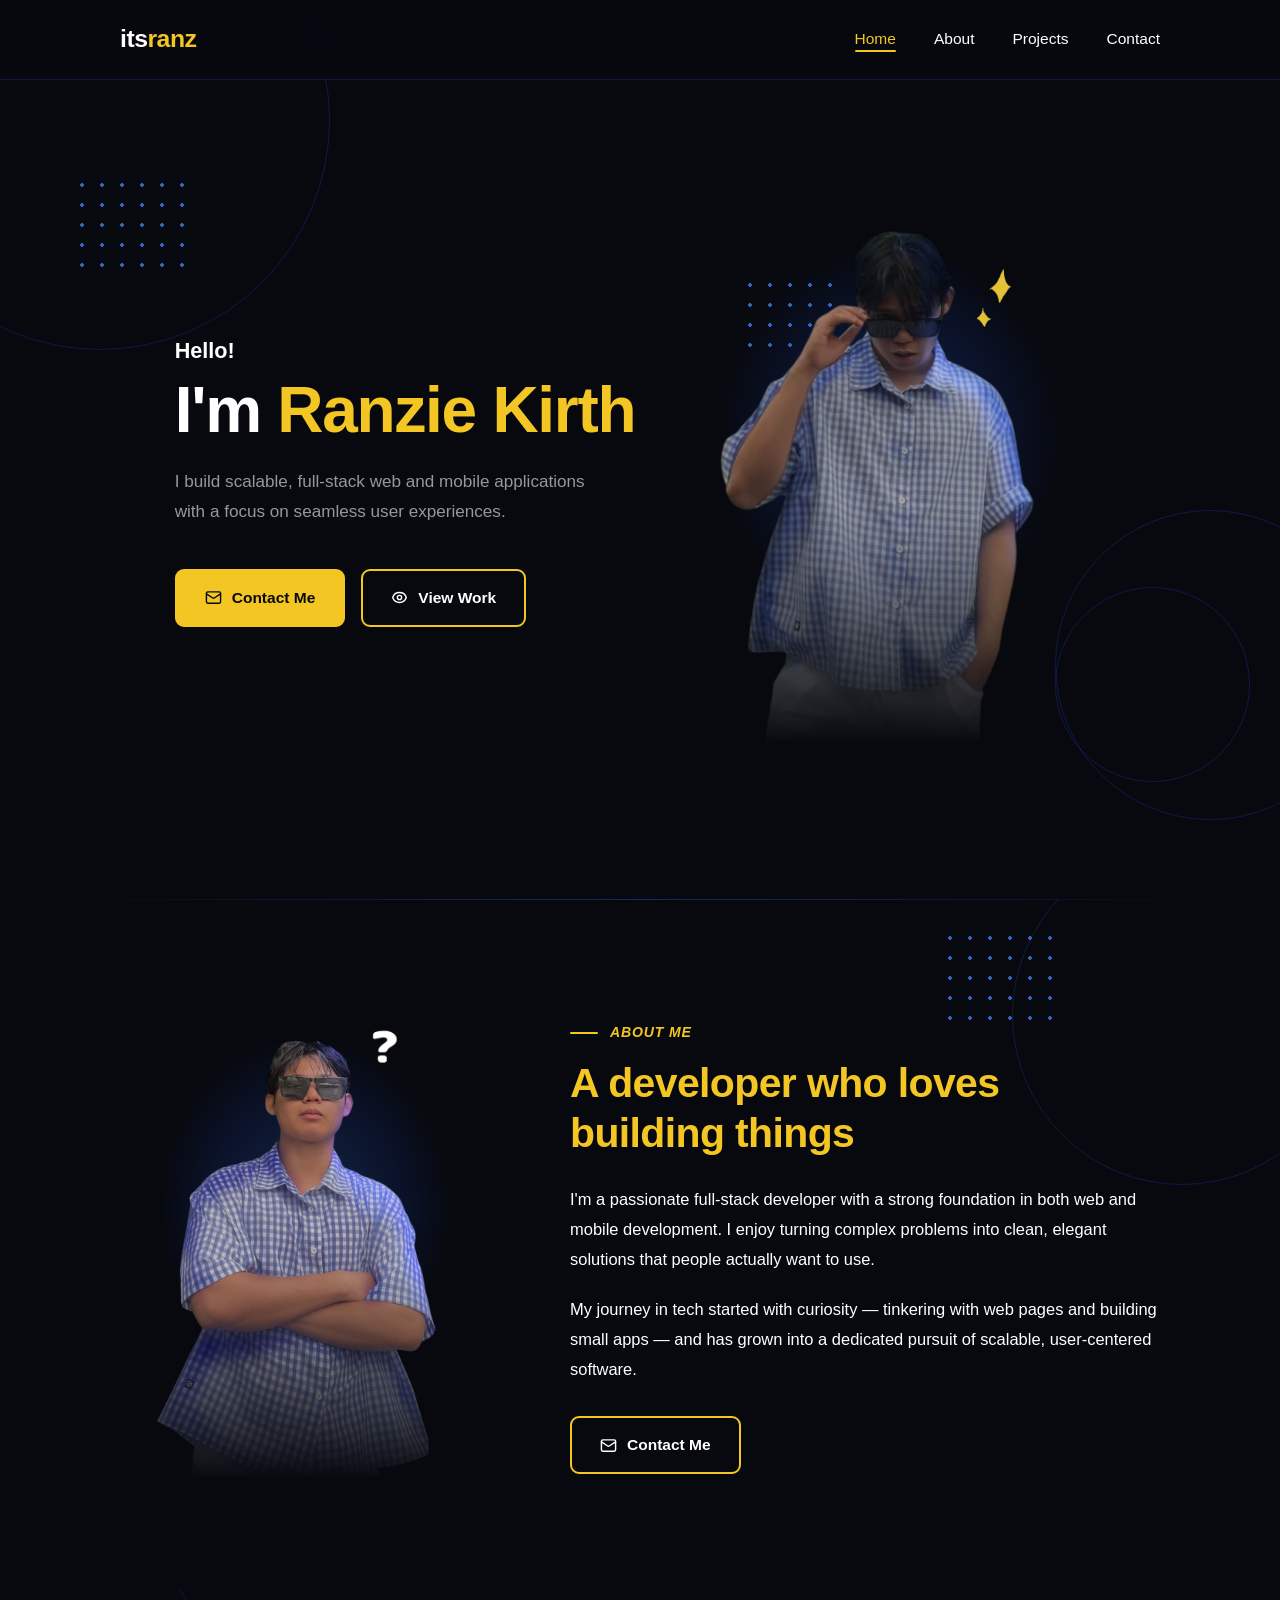
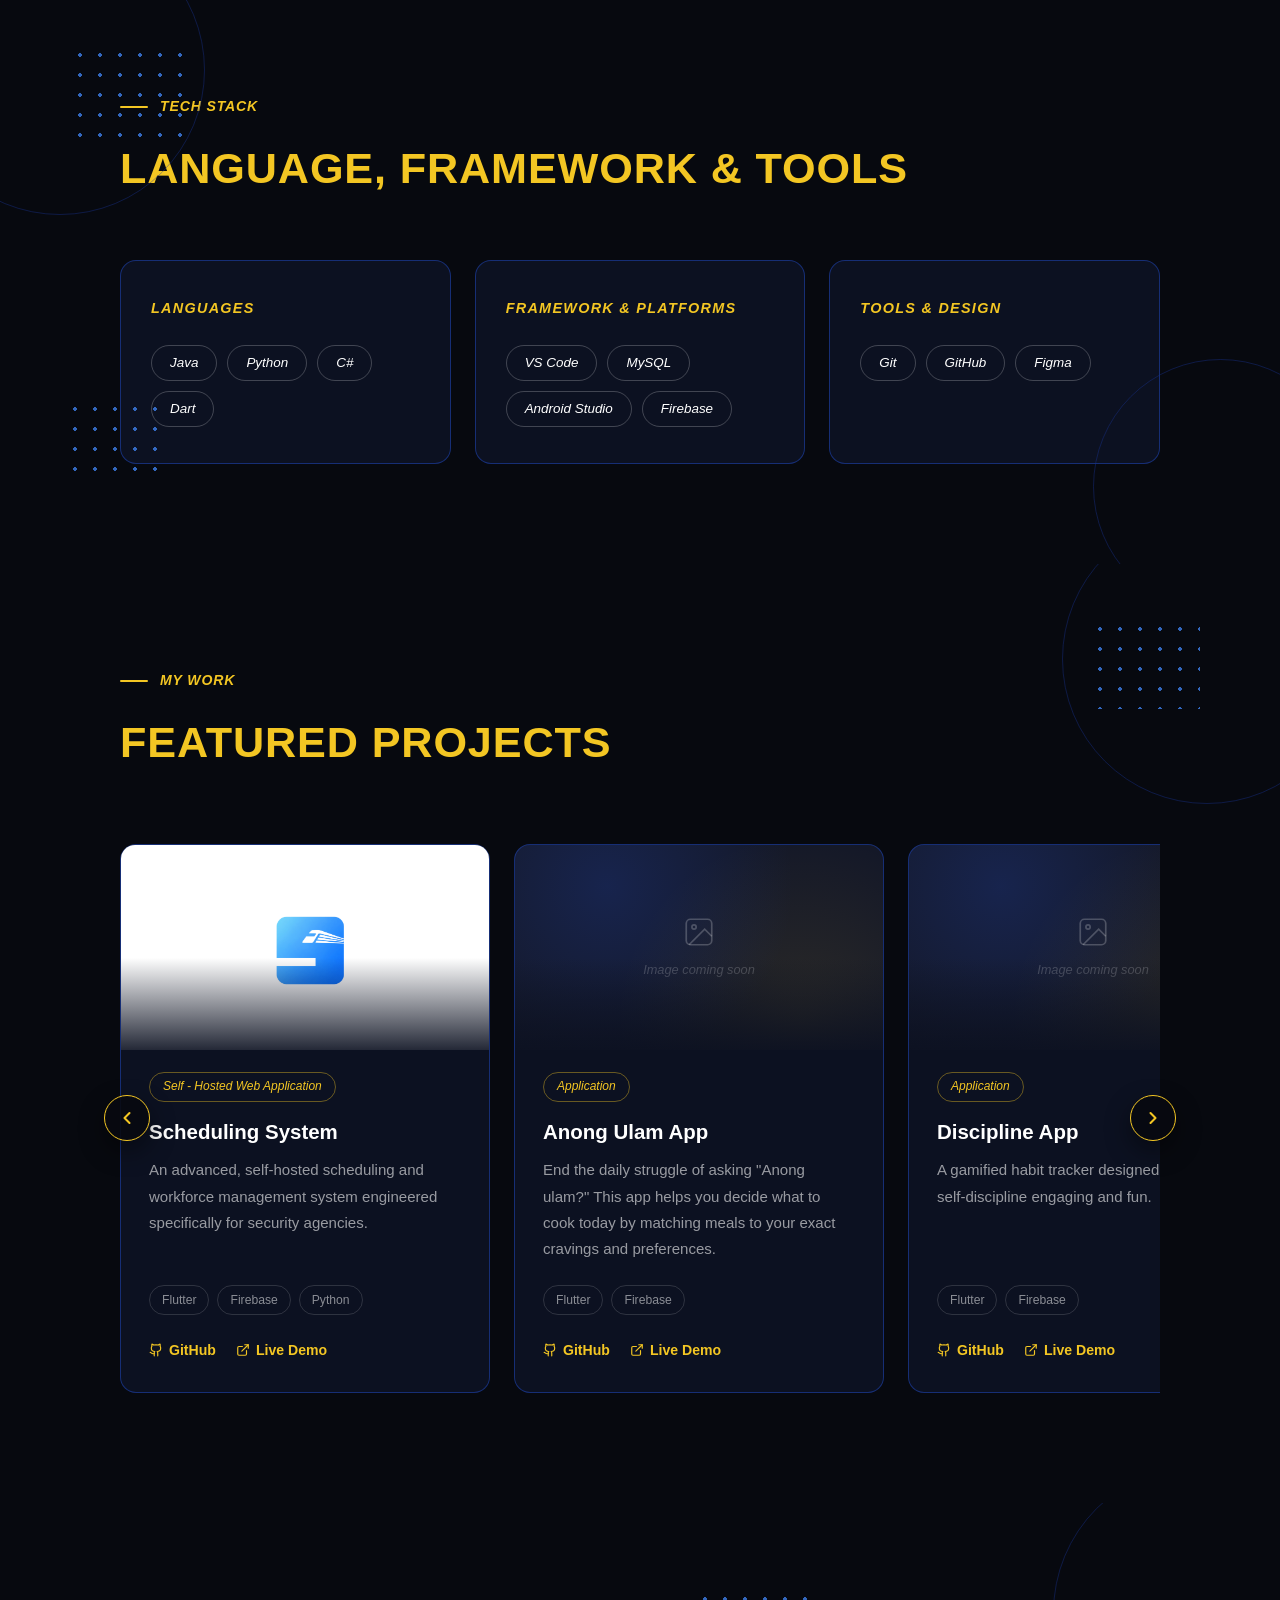
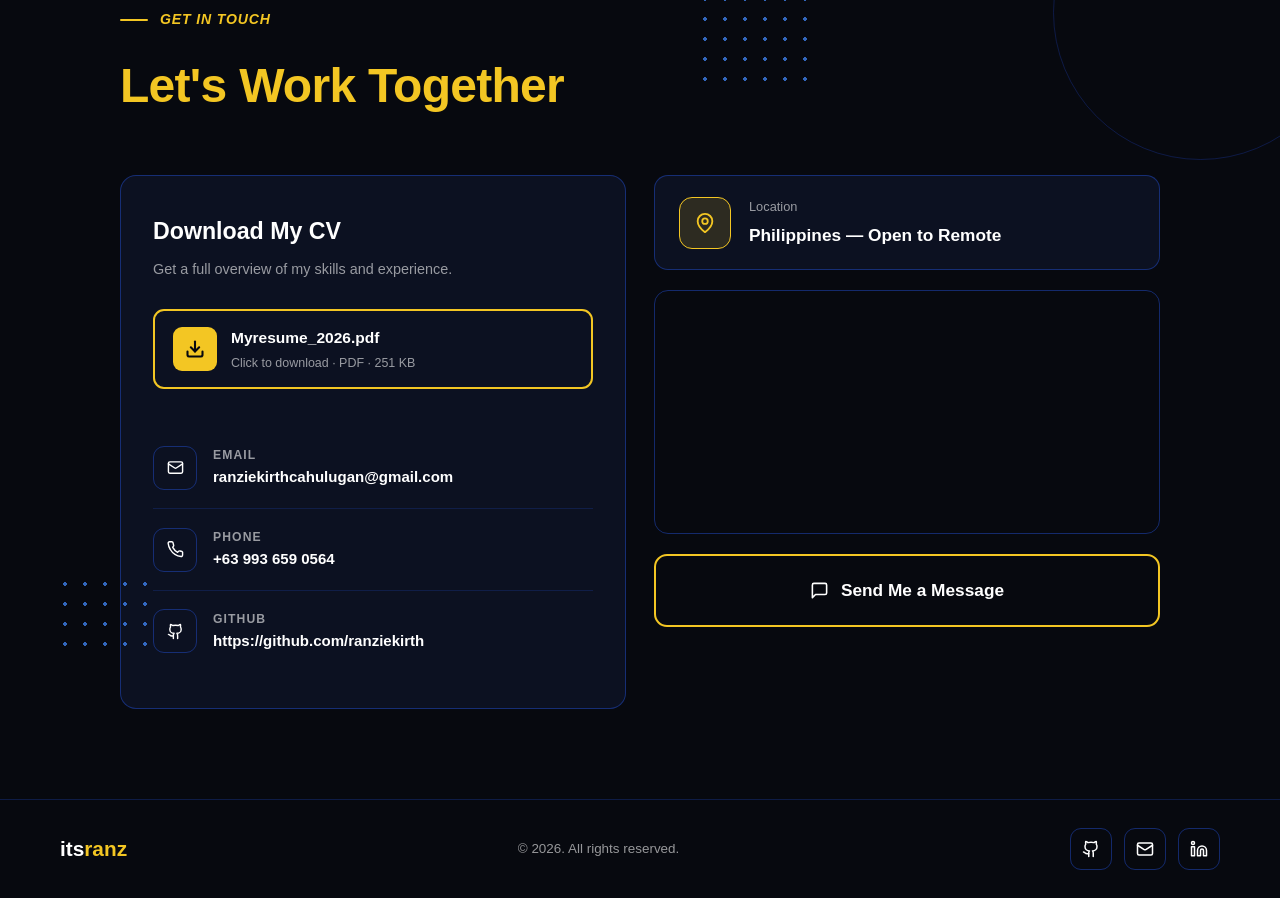
==== commit d2077f23: "improve" ====
--- a/index.html
+++ b/index.html
@@ -198,6 +198,7 @@
         <div class="proj-card reveal d1">
           <div class="proj-img">
             <!-- Replace this placeholder with: <img src="./img/yourimage.png" alt="Scheduling System"> -->
+             <img src="./img/Sched_System.png" alt="Scheduling System">
             <div class="proj-img-ph">
               <svg width="34" height="34" viewBox="0 0 24 24" fill="none" stroke="currentColor" stroke-width="1.2"><rect x="3" y="3" width="18" height="18" rx="3"/><circle cx="8.5" cy="8.5" r="1.5"/><path d="M21 15l-5-5L5 21"/></svg>
               <span>Image coming soon</span>
@@ -279,7 +280,7 @@
         <!-- Card 4 -->
         <div class="proj-card reveal d4">
           <div class="proj-img">
-            <img src="./img/signin.jpg" alt="Nice App sign-in screen">
+            <img src="./img/Nice_app.png" alt="Nice App sign-in screen">
           </div>
           <span class="proj-badge">Application</span>
           <h3 class="proj-title">Nice App</h3>
@@ -292,6 +293,10 @@
             <a href="https://github.com/ranziekirth/nice_app" target="_blank" rel="noopener" class="proj-link">
               <svg width="14" height="14" viewBox="0 0 24 24" fill="none" stroke="currentColor" stroke-width="2" stroke-linecap="round" stroke-linejoin="round"><path d="M15 22v-4a4.8 4.8 0 0 0-1-3.5c3 0 6-2 6-5.5.08-1.25-.27-2.48-1-3.5.28-1.15.28-2.35 0-3.5 0 0-1 0-3 1.5-2.64-.5-5.36-.5-8 0C6 2 5 2 5 2c-.3 1.15-.3 2.35 0 3.5A5.403 5.403 0 0 0 4 9c0 3.5 3 5.5 6 5.5-.39.49-.68 1.05-.85 1.65-.17.6-.22 1.23-.15 1.85v4"/><path d="M9 18c-4.51 2-5-2-7-2"/></svg>
               GitHub
+            </a>
+            <a href="#" class="proj-link">
+              <svg width="14" height="14" viewBox="0 0 24 24" fill="none" stroke="currentColor" stroke-width="2" stroke-linecap="round" stroke-linejoin="round"><path d="M18 13v6a2 2 0 0 1-2 2H5a2 2 0 0 1-2-2V8a2 2 0 0 1 2-2h6"/><polyline points="15 3 21 3 21 9"/><line x1="10" y1="14" x2="21" y2="3"/></svg>
+              Live Demo
             </a>
           </div>
         </div>
@@ -405,6 +410,9 @@
       <a href="mailto:ranziekirthcahulugan@gmail.com" class="ft-ico" aria-label="Email">
         <svg width="18" height="18" viewBox="0 0 24 24" fill="none" stroke="currentColor" stroke-width="2" stroke-linecap="round" stroke-linejoin="round"><rect x="2" y="4" width="20" height="16" rx="2"/><path d="m22 7-8.97 5.7a1.94 1.94 0 0 1-2.06 0L2 7"/></svg>
       </a>
+      <a href="https://www.linkedin.com/in/ranzie-kirth-c-081a9a312?utm_source=share_via&utm_content=profile&utm_medium=member_android" target="_blank" rel="noopener noreferrer" class="ft-ico" aria-label="LinkedIn">
+        <svg width="18" height="18" viewBox="0 0 24 24" fill="none" stroke="currentColor" stroke-width="2" stroke-linecap="round" stroke-linejoin="round"><path d="M16 8a6 6 0 0 1 6 6v7h-4v-7a2 2 0 0 0-2-2 2 2 0 0 0-2 2v7h-4v-7a6 6 0 0 1 6-6z"/><rect x="2" y="9" width="4" height="12"/><circle cx="4" cy="4" r="2"/></svg>
+      </a>
     </div>
   </footer>
 
--- a/homepagecss.css
+++ b/homepagecss.css
@@ -325,6 +325,14 @@
       width: clamp(300px, 36vw, 430px);
       height: clamp(380px, 46vw, 530px);
       position: relative;
+      /* Soft blue glow behind the figure (ties into the deco rings/dots)
+         so the cutout reads as lit & grounded instead of floating. It
+         shows through the transparent areas of the photo. Nudge the
+         alphas up/down to make the halo stronger or subtler. */
+      background: radial-gradient(55% 50% at 50% 42%,
+                  rgba(67,138,255,0.22),
+                  rgba(35,78,210,0.14) 46%,
+                  transparent 72%);
     }
     .hero-img img {
       width: 100%;
@@ -332,6 +340,15 @@
       object-fit: cover;
       object-position: top center;
       border-radius: 20px;
+    }
+    /* Fade the bottom of the photo into the page background so the
+       transparent cutout dissolves smoothly instead of ending in a
+       hard, straight edge. Scoped to <picture> so the star isn't masked.
+       Tip: raise the first % (e.g. 62%) to keep more of the body,
+       lower it (e.g. 48%) for a longer, softer fade. */
+    .hero-img picture img {
+      -webkit-mask-image: linear-gradient(to bottom, #000 55%, rgba(0,0,0,0.55) 78%, transparent 100%);
+              mask-image: linear-gradient(to bottom, #000 55%, rgba(0,0,0,0.55) 78%, transparent 100%);
     }
     /* Twinkling star at the top right of the profile photo */
     .hero-img .hero-star {
@@ -389,6 +406,11 @@
       width: clamp(260px, 30vw, 370px);
       height: clamp(340px, 40vw, 470px);
       position: relative;
+      /* Same blue grounding glow as the hero figure. */
+      background: radial-gradient(55% 50% at 50% 42%,
+                  rgba(67,138,255,0.22),
+                  rgba(35,78,210,0.14) 46%,
+                  transparent 72%);
     }
     .about-img img {
       width: 100%;
@@ -396,6 +418,12 @@
       object-fit: cover;
       object-position: top;
       border-radius: 20px;
+    }
+    /* Same bottom fade as the hero photo. :not(.about-qmark) keeps the
+       floating question-mark decoration fully visible. */
+    .about-img img:not(.about-qmark) {
+      -webkit-mask-image: linear-gradient(to bottom, #000 55%, rgba(0,0,0,0.55) 78%, transparent 100%);
+              mask-image: linear-gradient(to bottom, #000 55%, rgba(0,0,0,0.55) 78%, transparent 100%);
     }
     /* Bending question mark beside the top right of the about photo */
     .about-img .about-qmark {
@@ -545,7 +573,7 @@
       width: 100%;
       height: 100%;
       object-fit: cover;
-      object-position: 50% 5%;
+      object-position: 50% 45%;
       transition: transform .55s ease;
     }
     .proj-card:hover .proj-img img { transform: scale(1.06); }
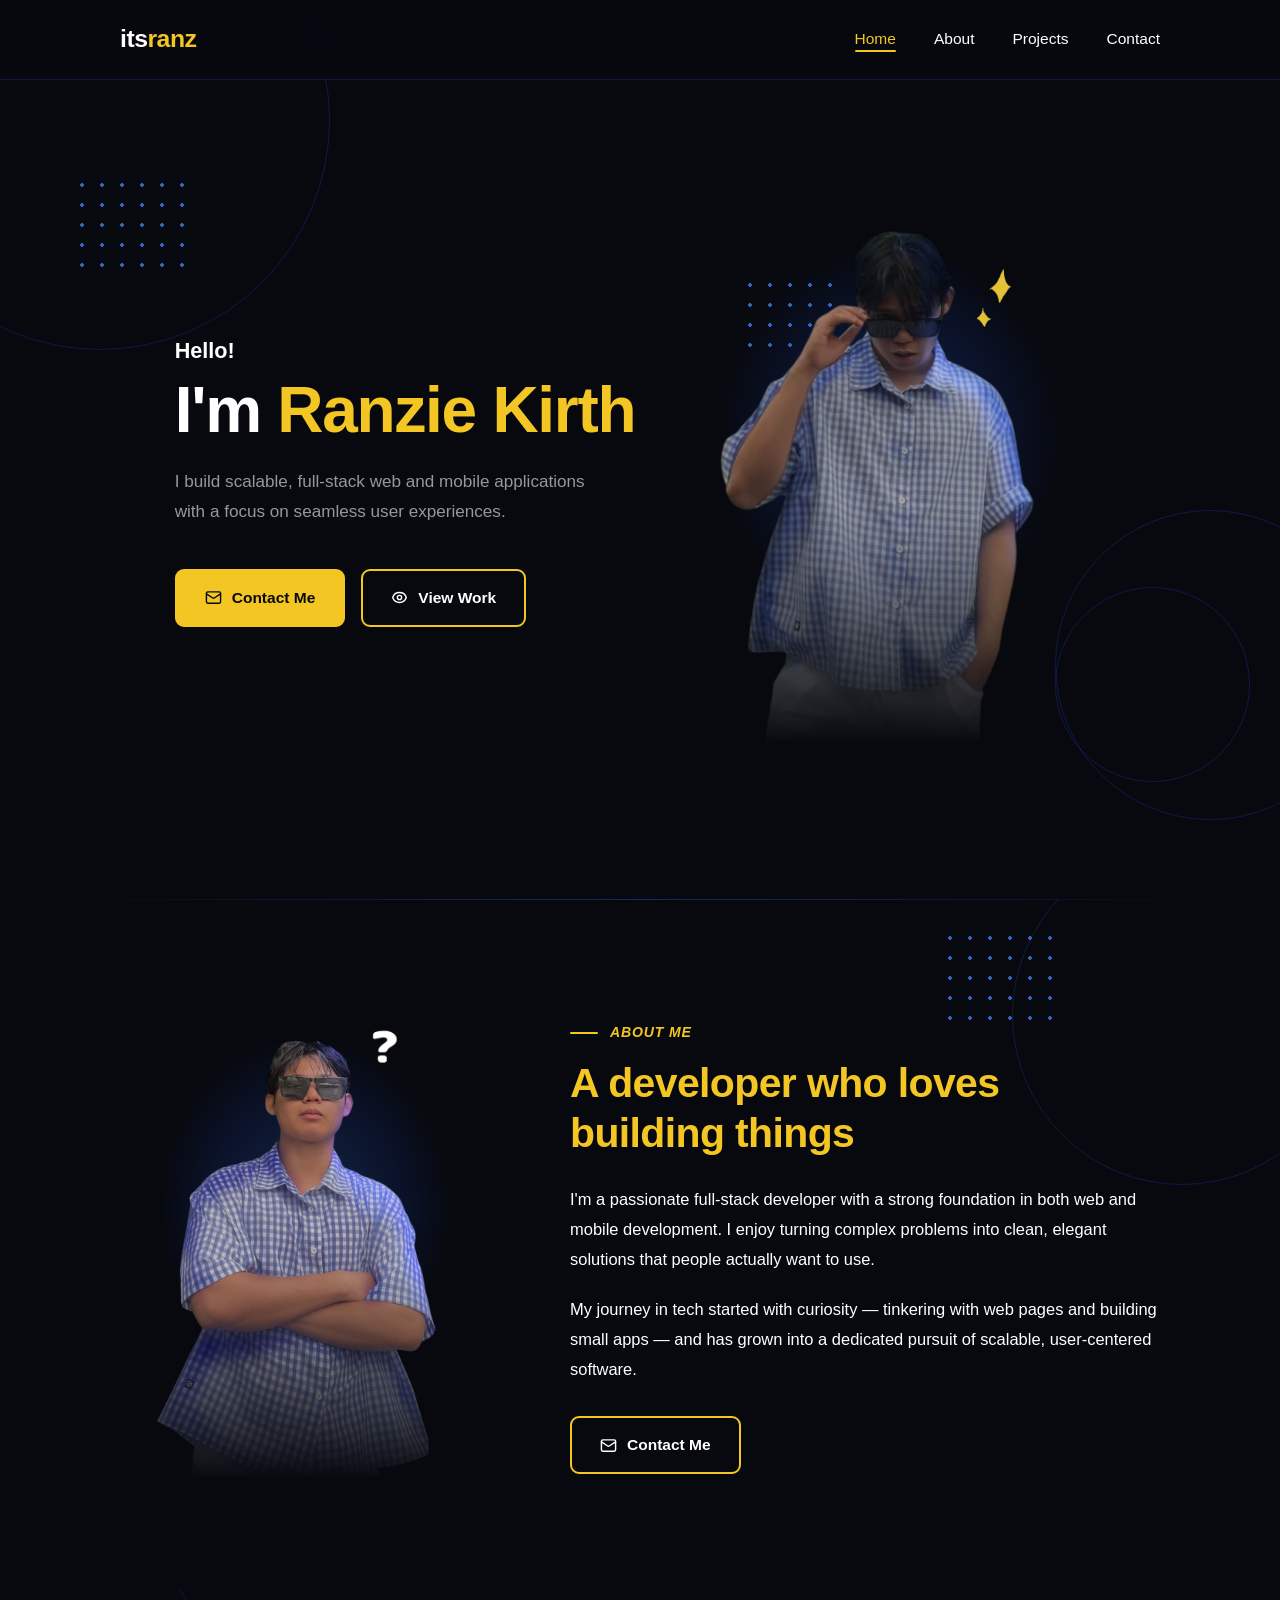
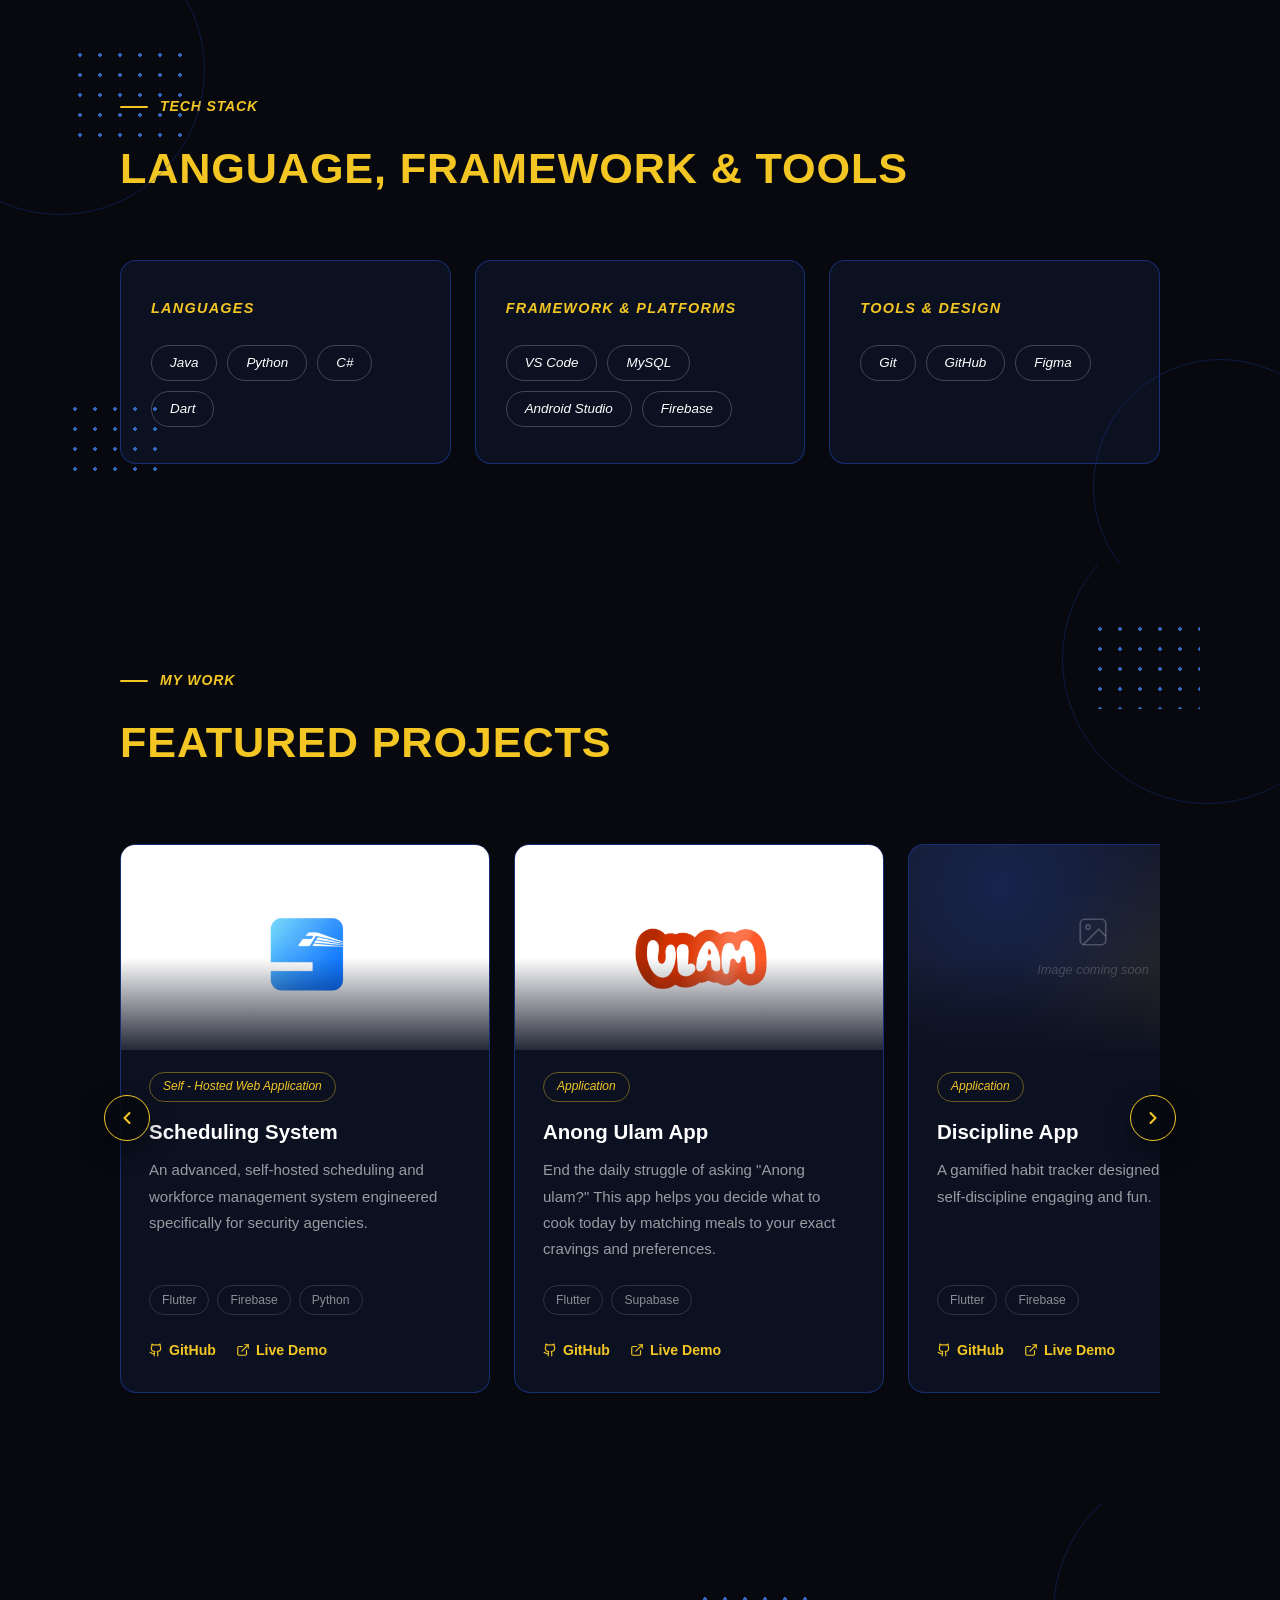
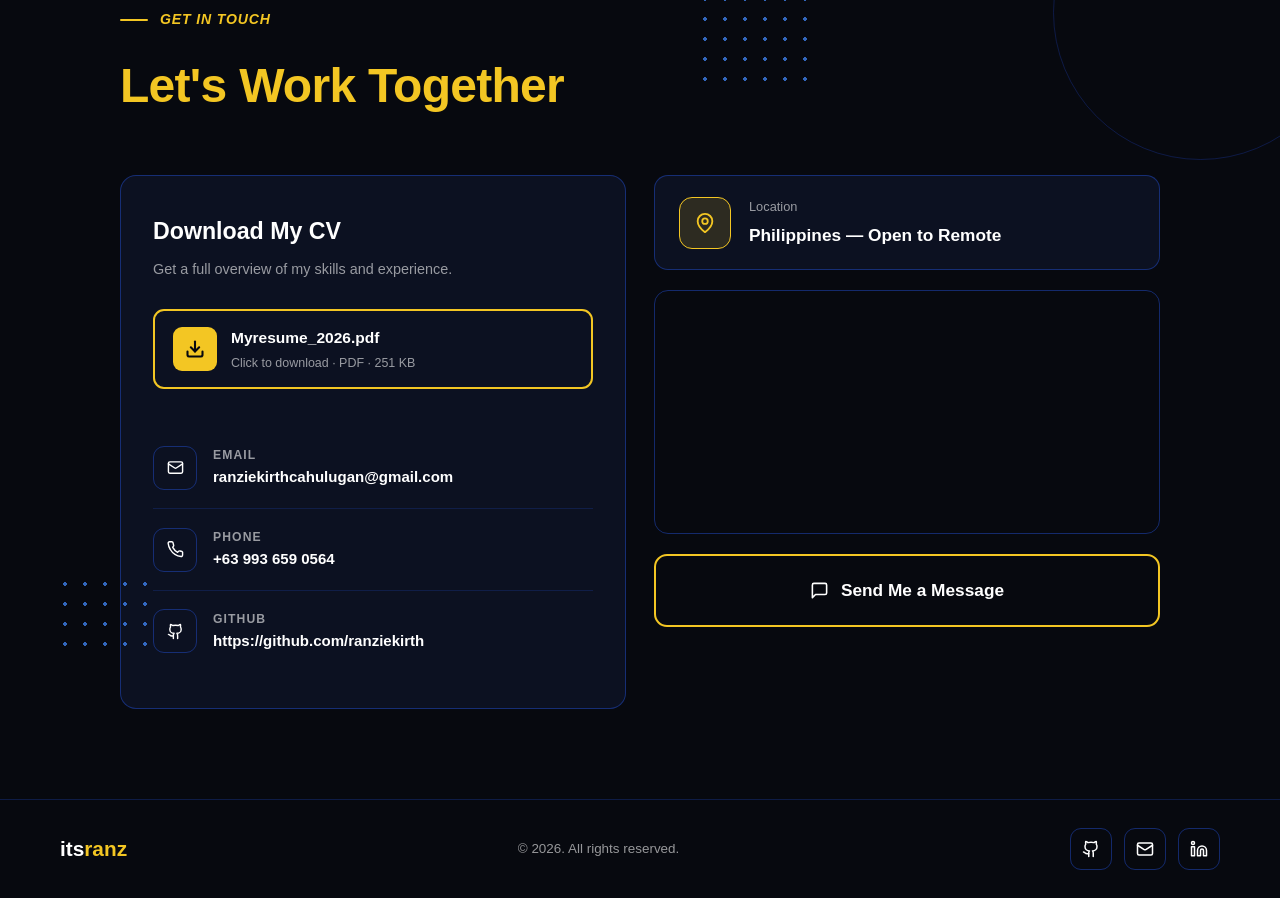
==== commit a23f06dd: "new project added" ====
--- a/index.html
+++ b/index.html
@@ -198,7 +198,7 @@
         <div class="proj-card reveal d1">
           <div class="proj-img">
             <!-- Replace this placeholder with: <img src="./img/yourimage.png" alt="Scheduling System"> -->
-             <img src="./img/Sched_System.png" alt="Scheduling System">
+             <img src="./img/Sched.png" alt="Scheduling System">
             <div class="proj-img-ph">
               <svg width="34" height="34" viewBox="0 0 24 24" fill="none" stroke="currentColor" stroke-width="1.2"><rect x="3" y="3" width="18" height="18" rx="3"/><circle cx="8.5" cy="8.5" r="1.5"/><path d="M21 15l-5-5L5 21"/></svg>
               <span>Image coming soon</span>
@@ -226,6 +226,7 @@
         <!-- Card 2 -->
         <div class="proj-card reveal d2">
           <div class="proj-img">
+            <img src="./img/anong_ulam.png" alt="Anong Ulam App">
             <!-- Replace this placeholder with: <img src="./img/yourimage.png" alt="Anong Ulam App"> -->
             <div class="proj-img-ph">
               <svg width="34" height="34" viewBox="0 0 24 24" fill="none" stroke="currentColor" stroke-width="1.2"><rect x="3" y="3" width="18" height="18" rx="3"/><circle cx="8.5" cy="8.5" r="1.5"/><path d="M21 15l-5-5L5 21"/></svg>
@@ -237,7 +238,7 @@
           <p class="proj-desc">End the daily struggle of asking "Anong ulam?" This app helps you decide what to cook today by matching meals to your exact cravings and preferences.</p>
           <div class="proj-stack">
             <span class="proj-tech">Flutter</span>
-            <span class="proj-tech">Firebase</span>
+            <span class="proj-tech">Supabase</span>
           </div>
           <div class="proj-links">
             <a href="#" class="proj-link">
--- a/homepagecss.css
+++ b/homepagecss.css
@@ -573,7 +573,7 @@
       width: 100%;
       height: 100%;
       object-fit: cover;
-      object-position: 50% 45%;
+      object-position: 50% 50%;
       transition: transform .55s ease;
     }
     .proj-card:hover .proj-img img { transform: scale(1.06); }
